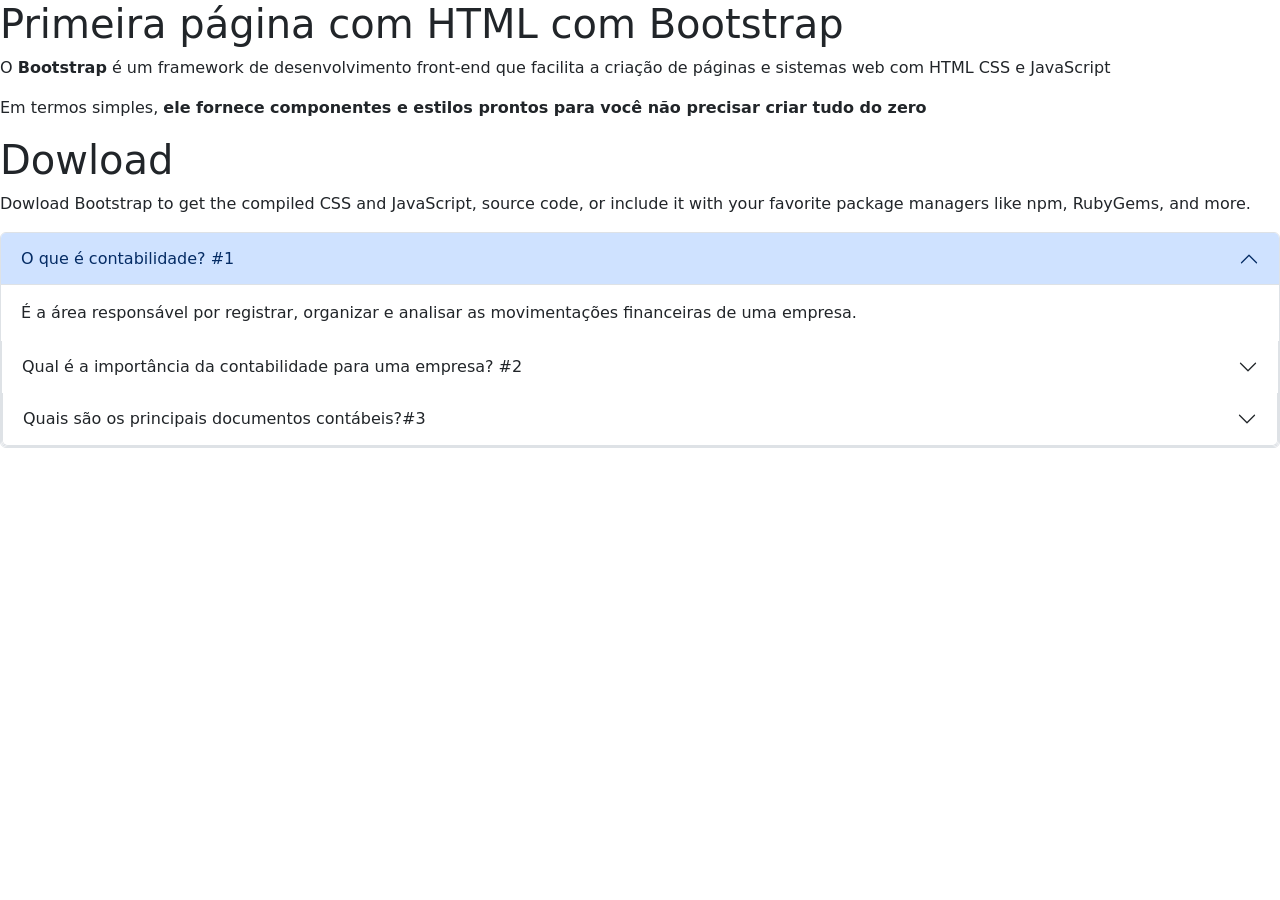
==== index.html @ 72088d54 "[feat] framework bootstrap" ====
<!DOCTYPE html>
<html lang="pt-BR">
<head>
    <meta charset="UTF-8">
    <meta name="viewport" content="width=device-width, initial-scale=1.0">
    <link href="/css/bootstrap.min.css" rel="stylesheet" integrity="sha384-sRIl4kxILFvY47J16cr9ZwB07vP4J8+LH7qKQnuqkuIAvNWLzeN8tE5YBujZqJLB" crossorigin="anonymous">
    <title>Minha primeira pagina com Bootstrap</title>
</head>
<body>
    <h1>Primeira página com HTML com Bootstrap</h1>
    <p>O <b>Bootstrap</b> é um framework de desenvolvimento front-end que facilita a criação de páginas e sistemas web com HTML CSS e JavaScript</p>
    <p>Em termos simples, <b>ele fornece componentes e estilos prontos para você não precisar criar tudo do zero</b></p>
    <h1>Dowload</h1>
    <p>
        Dowload Bootstrap to get the compiled CSS and JavaScript, source code, or include it with your favorite package managers like npm, RubyGems, and more.
    </p>
    <div class="accordion" id="accordionExample">
  <div class="accordion-item">
    <h2 class="accordion-header">
      <button class="accordion-button" type="button" data-bs-toggle="collapse" data-bs-target="#collapseOne" aria-expanded="true" aria-controls="collapseOne">
        O que é contabilidade? #1
      </button>
    </h2>
    <div id="collapseOne" class="accordion-collapse collapse show" data-bs-parent="#accordionExample">
      <div class="accordion-body">
       É a área responsável por registrar, organizar e analisar as movimentações financeiras de uma empresa.
    </div>
  </div>
  <div class="accordion-item">
    <h2 class="accordion-header">
      <button class="accordion-button collapsed" type="button" data-bs-toggle="collapse" data-bs-target="#collapseTwo" aria-expanded="false" aria-controls="collapseTwo">
        Qual é a importância da contabilidade para uma empresa? #2
      </button>
    </h2>
    <div id="collapseTwo" class="accordion-collapse collapse" data-bs-parent="#accordionExample">
      <div class="accordion-body">
       Ela ajuda a controlar as finanças, acompanhar resultados e apoiar a tomada de decisões.
    </div>
  </div>
  <div class="accordion-item">
    <h2 class="accordion-header">
      <button class="accordion-button collapsed" type="button" data-bs-toggle="collapse" data-bs-target="#collapseThree" aria-expanded="false" aria-controls="collapseThree">
        Quais são os principais documentos contábeis?#3
      </button>
    </h2>
    <div id="collapseThree" class="accordion-collapse collapse" data-bs-parent="#accordionExample">
      <div class="accordion-body">
       Alguns exemplos são notas fiscais, recibos, extratos bancários, balanços patrimoniais e demonstrações de resultados.
      </div>
    </div>
  </div>
</div>
       <script src="/js/bootstrap.bundle.min.js" integrity="sha384-FKyoEForCGlyvwx9Hj09JcYn3nv7wiPVlz7YYwJrWVcXK/BmnVDxM+D2scQbITxI" crossorigin="anonymous"></script>
</body>
</html>
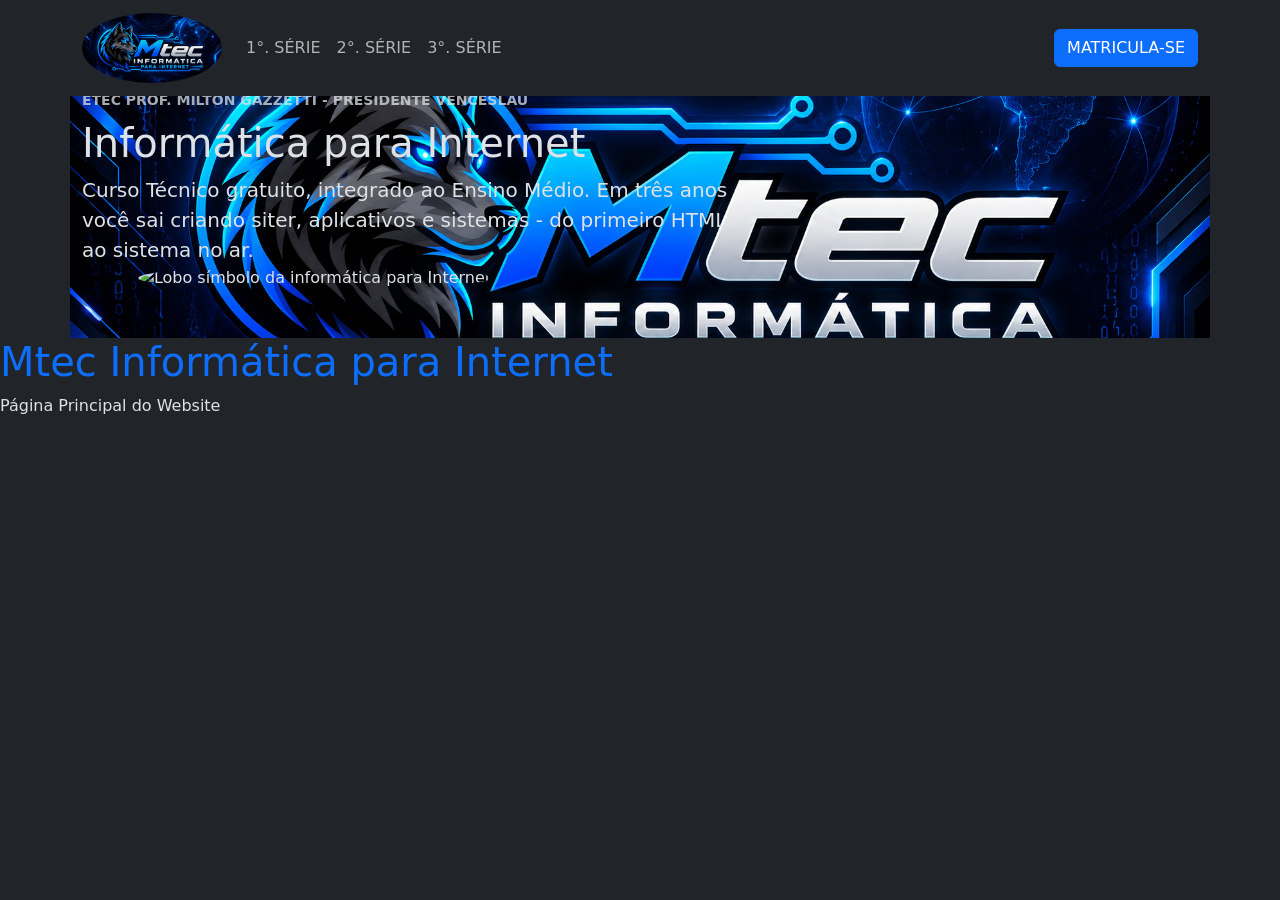
==== commit 64f67968: "[feat] framework bootstrap" ====
--- a/index.html
+++ b/index.html
@@ -1,55 +1,76 @@
 <!DOCTYPE html>
-<html lang="pt-BR">
-<head>
-    <meta charset="UTF-8">
-    <meta name="viewport" content="width=device-width, initial-scale=1.0">
-    <link href="/css/bootstrap.min.css" rel="stylesheet" integrity="sha384-sRIl4kxILFvY47J16cr9ZwB07vP4J8+LH7qKQnuqkuIAvNWLzeN8tE5YBujZqJLB" crossorigin="anonymous">
-    <title>Minha primeira pagina com Bootstrap</title>
-</head>
-<body>
-    <h1>Primeira página com HTML com Bootstrap</h1>
-    <p>O <b>Bootstrap</b> é um framework de desenvolvimento front-end que facilita a criação de páginas e sistemas web com HTML CSS e JavaScript</p>
-    <p>Em termos simples, <b>ele fornece componentes e estilos prontos para você não precisar criar tudo do zero</b></p>
-    <h1>Dowload</h1>
-    <p>
-        Dowload Bootstrap to get the compiled CSS and JavaScript, source code, or include it with your favorite package managers like npm, RubyGems, and more.
-    </p>
-    <div class="accordion" id="accordionExample">
-  <div class="accordion-item">
-    <h2 class="accordion-header">
-      <button class="accordion-button" type="button" data-bs-toggle="collapse" data-bs-target="#collapseOne" aria-expanded="true" aria-controls="collapseOne">
-        O que é contabilidade? #1
-      </button>
-    </h2>
-    <div id="collapseOne" class="accordion-collapse collapse show" data-bs-parent="#accordionExample">
-      <div class="accordion-body">
-       É a área responsável por registrar, organizar e analisar as movimentações financeiras de uma empresa.
-    </div>
-  </div>
-  <div class="accordion-item">
-    <h2 class="accordion-header">
-      <button class="accordion-button collapsed" type="button" data-bs-toggle="collapse" data-bs-target="#collapseTwo" aria-expanded="false" aria-controls="collapseTwo">
-        Qual é a importância da contabilidade para uma empresa? #2
-      </button>
-    </h2>
-    <div id="collapseTwo" class="accordion-collapse collapse" data-bs-parent="#accordionExample">
-      <div class="accordion-body">
-       Ela ajuda a controlar as finanças, acompanhar resultados e apoiar a tomada de decisões.
-    </div>
-  </div>
-  <div class="accordion-item">
-    <h2 class="accordion-header">
-      <button class="accordion-button collapsed" type="button" data-bs-toggle="collapse" data-bs-target="#collapseThree" aria-expanded="false" aria-controls="collapseThree">
-        Quais são os principais documentos contábeis?#3
-      </button>
-    </h2>
-    <div id="collapseThree" class="accordion-collapse collapse" data-bs-parent="#accordionExample">
-      <div class="accordion-body">
-       Alguns exemplos são notas fiscais, recibos, extratos bancários, balanços patrimoniais e demonstrações de resultados.
-      </div>
-    </div>
-  </div>
-</div>
-       <script src="/js/bootstrap.bundle.min.js" integrity="sha384-FKyoEForCGlyvwx9Hj09JcYn3nv7wiPVlz7YYwJrWVcXK/BmnVDxM+D2scQbITxI" crossorigin="anonymous"></script>
-</body>
+<html lang="pt-br"></html>
+<html>
+    <head>
+        <title>Mtec Informática para Internet</title>
+        <meta charset="utf-8">
+        <meta name="viewport" content="width=device-width, initial-scale=1">
+         <link href="css/bootstrap.css" rel="stylesheet">
+         <style>
+          .header-foto{
+            background-image: url("img/Logo\ lobo\ Mtec.png");
+            background-size: cover, cover;
+            background-position: center, center;
+            background-repeat: no-repeat, no-repeat;
+        
+          }
+         </style>
+    </head>
+      <body  data-bs-theme=dark style="padding-top: 90px;">
+      <nav class="navbar navbar-expand-lg bg-dark fixed-top text-uppercase">
+        <div class="container">
+          <a class="navbar-brand active" href="#">
+            <img src="img/Logo lobo Mtec.png" alt="Lobo Símbolo da Informática " height="70" class="rounded-circle"/>
+          </a>
+            <button class="navbar-toggler" type="button"
+            data-bs-toggle="collapse"
+            data-bs-target="#menuPrincipal"
+            aria-controls="menuPrincipal"
+            aria-expanded="false"
+            aria-label="Abrir Menu"
+            >
+              <span class="navbar-toggler-icon"></span>
+            </button>
+            <div class="collapse navbar-collapse" id="menuPrincipal">
+            <ul class="navbar-nav me-auto">
+            <li class="nav-item">
+              <a class="nav-link" href="1°.html" aria-current="page">1°. Série</a>
+            </li>
+             <li class="nav-item">
+              <a class="nav-link" href="2°.html">2°. Série</a>
+            </li>
+             <li class="nav-item">
+              <a class="nav-link" href="3°.html">3°. Série</a>
+            </li>
+          </ul>
+          <a href="#" class="btn btn-primary">Matricula-se</a>
+            </div>
+        </div>
+      </nav>
+     <!--<header class="text-white py-5" style="background: #3F5EFB;
+background: radial-gradient(circle,rgba(63, 94, 251, 1) 0%, rgba(242, 230, 230, 1) 100%);">-->
+        <div class="container py-5 header-foto">
+        <div class="row align-items-center g-5"></div>
+        <div class="col-lg-7">
+          <p class="text-uppercase small  fw-semibold mb-2 opacity-75">Etec Prof. Milton Gazzetti - Presidente Venceslau</p>
+          <h1 classs="display-4 fw-bold">Informática para Internet</h1>
+          <p class="lead mb-0">
+            Curso Técnico gratuito, integrado ao Ensino Médio. Em três anos você sai criando siter, aplicativos e
+            sistemas - do primeiro HTML ao sistema no ar.
+          </p>
+        </div>
+        <div class="col-lg-5 text-center d-none d-lg-block">
+        <img
+        src="images/Logo Mtec Lobo.jpeg"
+        alt="Lobo símbolo da informática para Internet"
+        class="img-fluid"
+        style="max-height: 260px; border-radius: 50%;"
+        />
+        </div>
+        </div>
+      </header>
+          <h1 class="text-primary">Mtec Informática para Internet</h1>
+          <p>Página Principal do Website</p>
+         <script src="js/bootstrap.bundle.min.js"></script>
+    </body>
 </html>
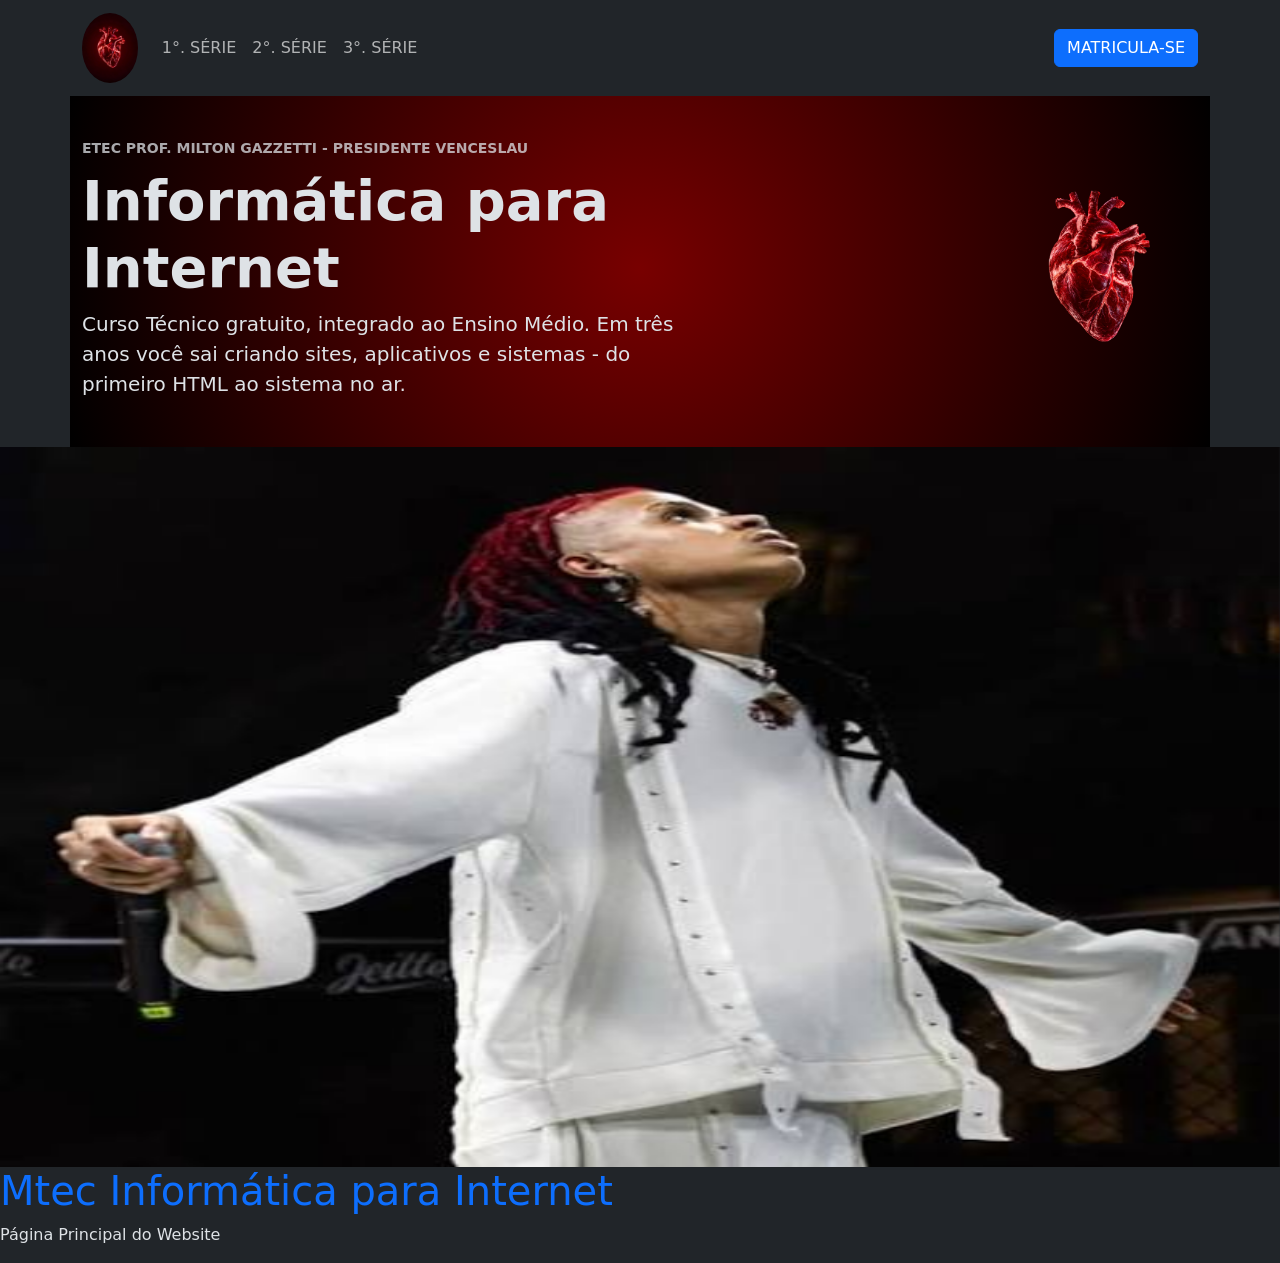
==== commit f83426a6: "feat] framework bootstrap" ====
--- a/index.html
+++ b/index.html
@@ -1,76 +1,115 @@
 <!DOCTYPE html>
-<html lang="pt-br"></html>
-<html>
-    <head>
-        <title>Mtec Informática para Internet</title>
-        <meta charset="utf-8">
-        <meta name="viewport" content="width=device-width, initial-scale=1">
-         <link href="css/bootstrap.css" rel="stylesheet">
-         <style>
-          .header-foto{
-            background-image: url("img/Logo\ lobo\ Mtec.png");
-            background-size: cover, cover;
-            background-position: center, center;
-            background-repeat: no-repeat, no-repeat;
-        
-          }
-         </style>
-    </head>
-      <body  data-bs-theme=dark style="padding-top: 90px;">
-      <nav class="navbar navbar-expand-lg bg-dark fixed-top text-uppercase">
-        <div class="container">
-          <a class="navbar-brand active" href="#">
-            <img src="img/Logo lobo Mtec.png" alt="Lobo Símbolo da Informática " height="70" class="rounded-circle"/>
-          </a>
-            <button class="navbar-toggler" type="button"
-            data-bs-toggle="collapse"
-            data-bs-target="#menuPrincipal"
-            aria-controls="menuPrincipal"
-            aria-expanded="false"
-            aria-label="Abrir Menu"
-            >
-              <span class="navbar-toggler-icon"></span>
-            </button>
-            <div class="collapse navbar-collapse" id="menuPrincipal">
-            <ul class="navbar-nav me-auto">
-            <li class="nav-item">
-              <a class="nav-link" href="1°.html" aria-current="page">1°. Série</a>
-            </li>
-             <li class="nav-item">
-              <a class="nav-link" href="2°.html">2°. Série</a>
-            </li>
-             <li class="nav-item">
-              <a class="nav-link" href="3°.html">3°. Série</a>
-            </li>
-          </ul>
-          <a href="#" class="btn btn-primary">Matricula-se</a>
-            </div>
+<html lang="pt-br">
+
+<head>
+  <title>Mtec Informática para Internet</title>
+  <meta charset="utf-8">
+  <meta name="viewport" content="width=device-width, initial-scale=1">
+  <link href="css/bootstrap.css" rel="stylesheet">
+
+  <style>
+    .header-foto {
+      background: radial-gradient(circle,
+          rgba(120, 0, 0, 1) 0%,
+          rgba(0, 0, 0, 1) 100%);
+
+      background-size: cover, cover;
+      background-position: center, center;
+      background-repeat: no-repeat;
+      ;
+    }
+  </style>
+</head>
+
+<body data-bs-theme="dark" style="padding-top: 90px;">
+
+  <nav class="navbar navbar-expand-lg bg-dark fixed-top text-uppercase">
+    <div class="container">
+      <a class="navbar-brand active" href="#">
+        <img src="img/jota.png" alt="Lobo Símbolo da Informática" height="70" class="rounded-circle" />
+      </a>
+
+      <button class="navbar-toggler" type="button" data-bs-toggle="collapse" data-bs-target="#menuPrincipal"
+        aria-controls="menuPrincipal" aria-expanded="false" aria-label="Abrir Menu">
+        <span class="navbar-toggler-icon"></span>
+      </button>
+
+      <div class="collapse navbar-collapse" id="menuPrincipal">
+        <ul class="navbar-nav me-auto">
+          <li class="nav-item">
+            <a class="nav-link" href="1°.html">1°. Série</a>
+          </li>
+          <li class="nav-item">
+            <a class="nav-link" href="2°.html">2°. Série</a>
+          </li>
+          <li class="nav-item">
+            <a class="nav-link" href="3°.html">3°. Série</a>
+          </li>
+        </ul>
+        <a href="#" class="btn btn-primary">Matricula-se</a>
+      </div>
+    </div>
+  </nav>
+
+  <div class="container py-5 header-foto">
+    <div class="row align-items-center g-5">
+
+      <div class="col-lg-7">
+        <p class="text-uppercase small fw-semibold mb-2 opacity-75">
+          Etec Prof. Milton Gazzetti - Presidente Venceslau
+        </p>
+
+        <h1 class="display-4 fw-bold">
+          Informática para Internet
+        </h1>
+
+        <p class="lead mb-0">
+          Curso Técnico gratuito, integrado ao Ensino Médio.
+          Em três anos você sai criando sites, aplicativos e
+          sistemas - do primeiro HTML ao sistema no ar.
+        </p>
+      </div>
+
+      <div class="col-lg-5 text-end d-none d-lg-block">
+        <img src="img/jota - Editado.png" alt="Coração símbolo da informática para Internet" class="img-fluid"
+          style="max-height: 260px;">
+      </div>
+
+    </div>
+  </div>
+
+  <section id="carrossel" class="carousel slide" data-bs-theme="light">
+    <div class="carousel-inner">
+      <div class="carousel-item active">
+        <div class="ratio ratio-16x9">
+          <img src="img/jotapê-1.jpg" alt="Foto do jotape Mc tirada durante o aniversário da aldeia de 2024
+          class="d-block w-100">
         </div>
-      </nav>
-     <!--<header class="text-white py-5" style="background: #3F5EFB;
-background: radial-gradient(circle,rgba(63, 94, 251, 1) 0%, rgba(242, 230, 230, 1) 100%);">-->
-        <div class="container py-5 header-foto">
-        <div class="row align-items-center g-5"></div>
-        <div class="col-lg-7">
-          <p class="text-uppercase small  fw-semibold mb-2 opacity-75">Etec Prof. Milton Gazzetti - Presidente Venceslau</p>
-          <h1 classs="display-4 fw-bold">Informática para Internet</h1>
-          <p class="lead mb-0">
-            Curso Técnico gratuito, integrado ao Ensino Médio. Em três anos você sai criando siter, aplicativos e
-            sistemas - do primeiro HTML ao sistema no ar.
-          </p>
+      </div>
+    </div>
+
+    <div class="carousel-item ">
+      <div class="ratio ratio-16x9">
+        <img src="img/jotape-2.jpg" alt="Foto do jotape Mc com seu trofeu do campeonato da fms Brasil 2024"
+        class="d-block w-100">
+      </div>
+
+      <div class="carousel-item ">
+        <div class="ratio ratio-16x9">
+          <img src="img/jotape-3.jpg" alt="Foto do jotape Mc com seu trofeu de campeão de aniversario 2026"
+          class="d-block w-100">
         </div>
-        <div class="col-lg-5 text-center d-none d-lg-block">
-        <img
-        src="images/Logo Mtec Lobo.jpeg"
-        alt="Lobo símbolo da informática para Internet"
-        class="img-fluid"
-        style="max-height: 260px; border-radius: 50%;"
-        />
-        </div>
-        </div>
-      </header>
-          <h1 class="text-primary">Mtec Informática para Internet</h1>
-          <p>Página Principal do Website</p>
-         <script src="js/bootstrap.bundle.min.js"></script>
-    </body>
+      </div>
+<button class="carousel-control-prev" type="button" data-bs-target="#carrossel" data-bs-slide="prev">
+  <span class="carousel-control-prev-icon" aria-hidden="true"></span>
+  <span class="visually-hidden">Previous</span>
+</button>
+  </section>
+
+  <h1 class="text-primary">Mtec Informática para Internet</h1>
+  <p>Página Principal do Website</p>
+
+  <script src="js/bootstrap.bundle.min.js"></script>
+</body>
+
 </html>
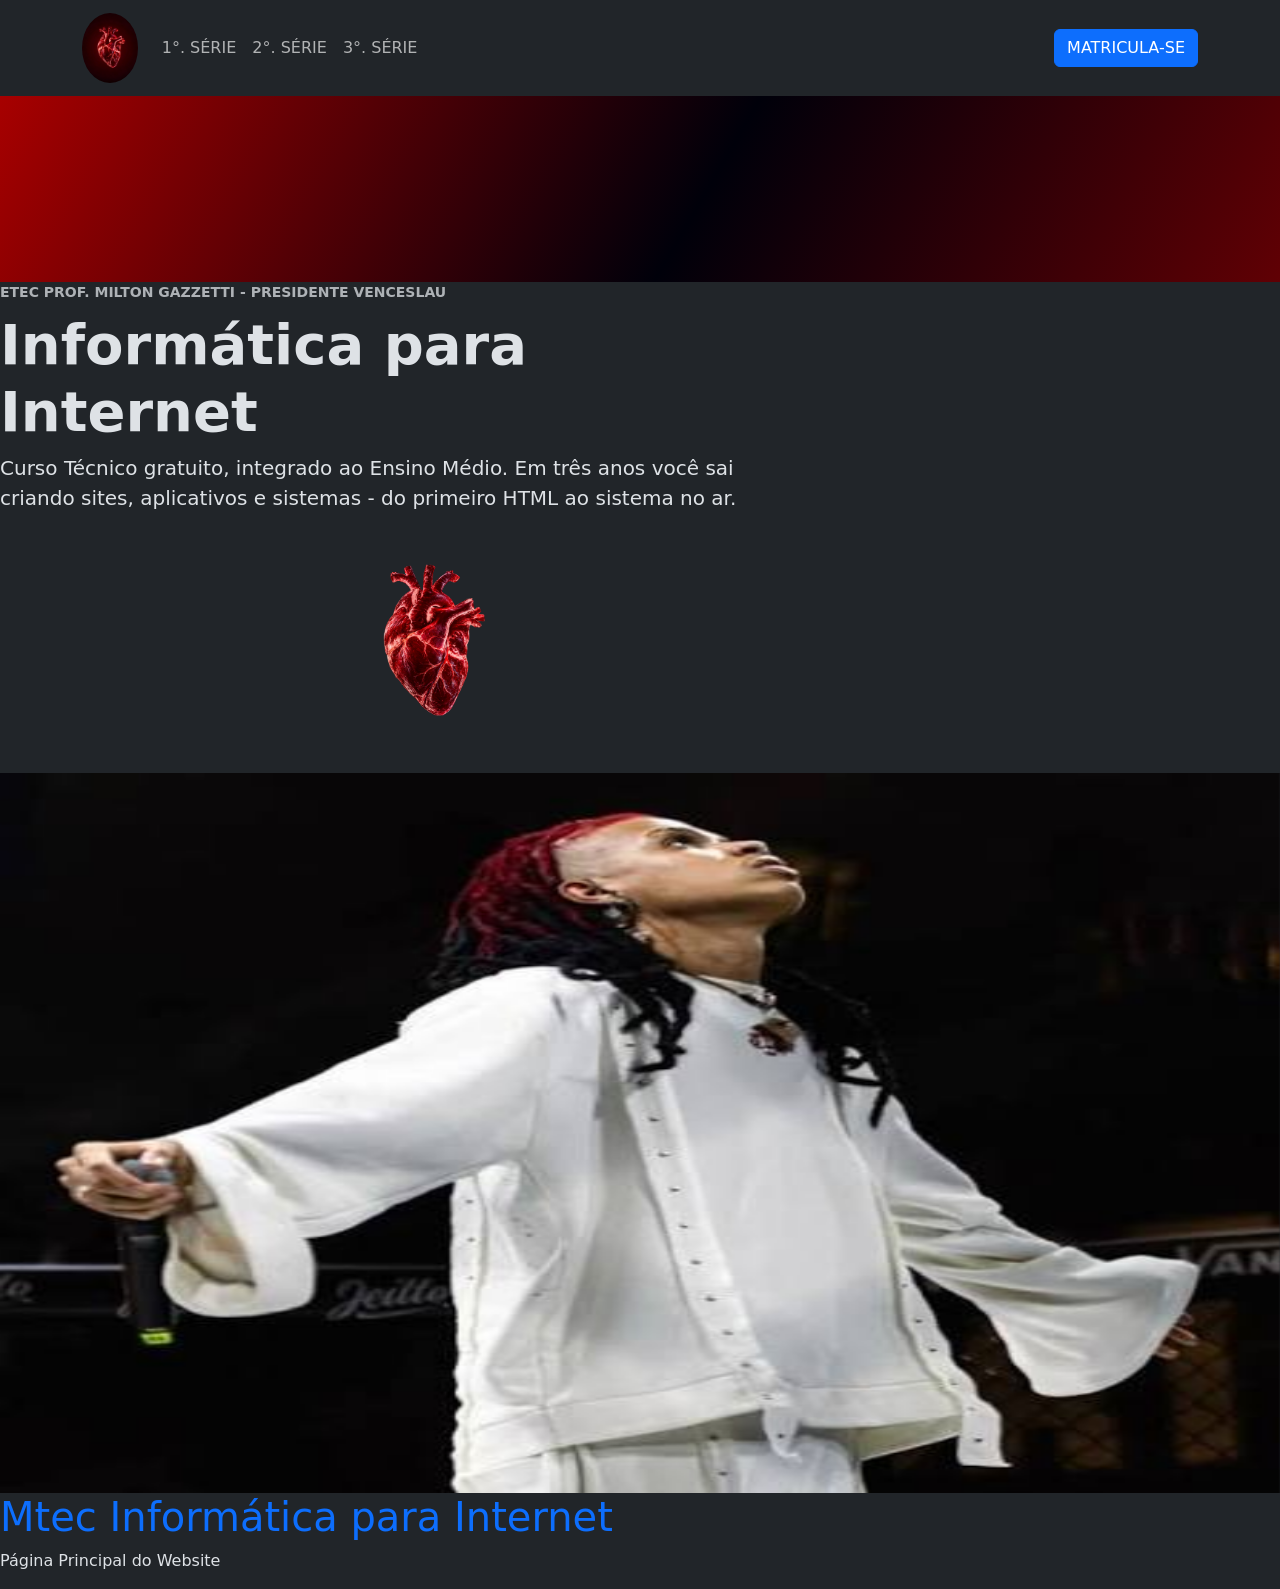
==== commit 895c3fa9: "[feat] framework bootstrap" ====
--- a/index.html
+++ b/index.html
@@ -6,19 +6,6 @@
   <meta charset="utf-8">
   <meta name="viewport" content="width=device-width, initial-scale=1">
   <link href="css/bootstrap.css" rel="stylesheet">
-
-  <style>
-    .header-foto {
-      background: radial-gradient(circle,
-          rgba(120, 0, 0, 1) 0%,
-          rgba(0, 0, 0, 1) 100%);
-
-      background-size: cover, cover;
-      background-position: center, center;
-      background-repeat: no-repeat;
-      ;
-    }
-  </style>
 </head>
 
 <body data-bs-theme="dark" style="padding-top: 90px;">
@@ -51,8 +38,13 @@
     </div>
   </nav>
 
-  <div class="container py-5 header-foto">
-    <div class="row align-items-center g-5">
+  <header class="text-white py-5" style="background: linear-gradient(120deg, #a80000 0%, #00000a 55%, #a00000 130%);">
+    <div class="container py-5">
+<div class="row align-items-center g-5"></div>
+<div class="col-lg"></div>
+    </div>
+
+  </header>
 
       <div class="col-lg-7">
         <p class="text-uppercase small fw-semibold mb-2 opacity-75">
@@ -99,11 +91,11 @@
           <img src="img/jotape-3.jpg" alt="Foto do jotape Mc com seu trofeu de campeão de aniversario 2026"
           class="d-block w-100">
         </div>
-      </div>
-<button class="carousel-control-prev" type="button" data-bs-target="#carrossel" data-bs-slide="prev">
+        <button class="carousel-control-prev" type="button" data-bs-target="#carrossel" data-bs-slide="prev">
   <span class="carousel-control-prev-icon" aria-hidden="true"></span>
   <span class="visually-hidden">Previous</span>
 </button>
+      </div>
   </section>
 
   <h1 class="text-primary">Mtec Informática para Internet</h1>
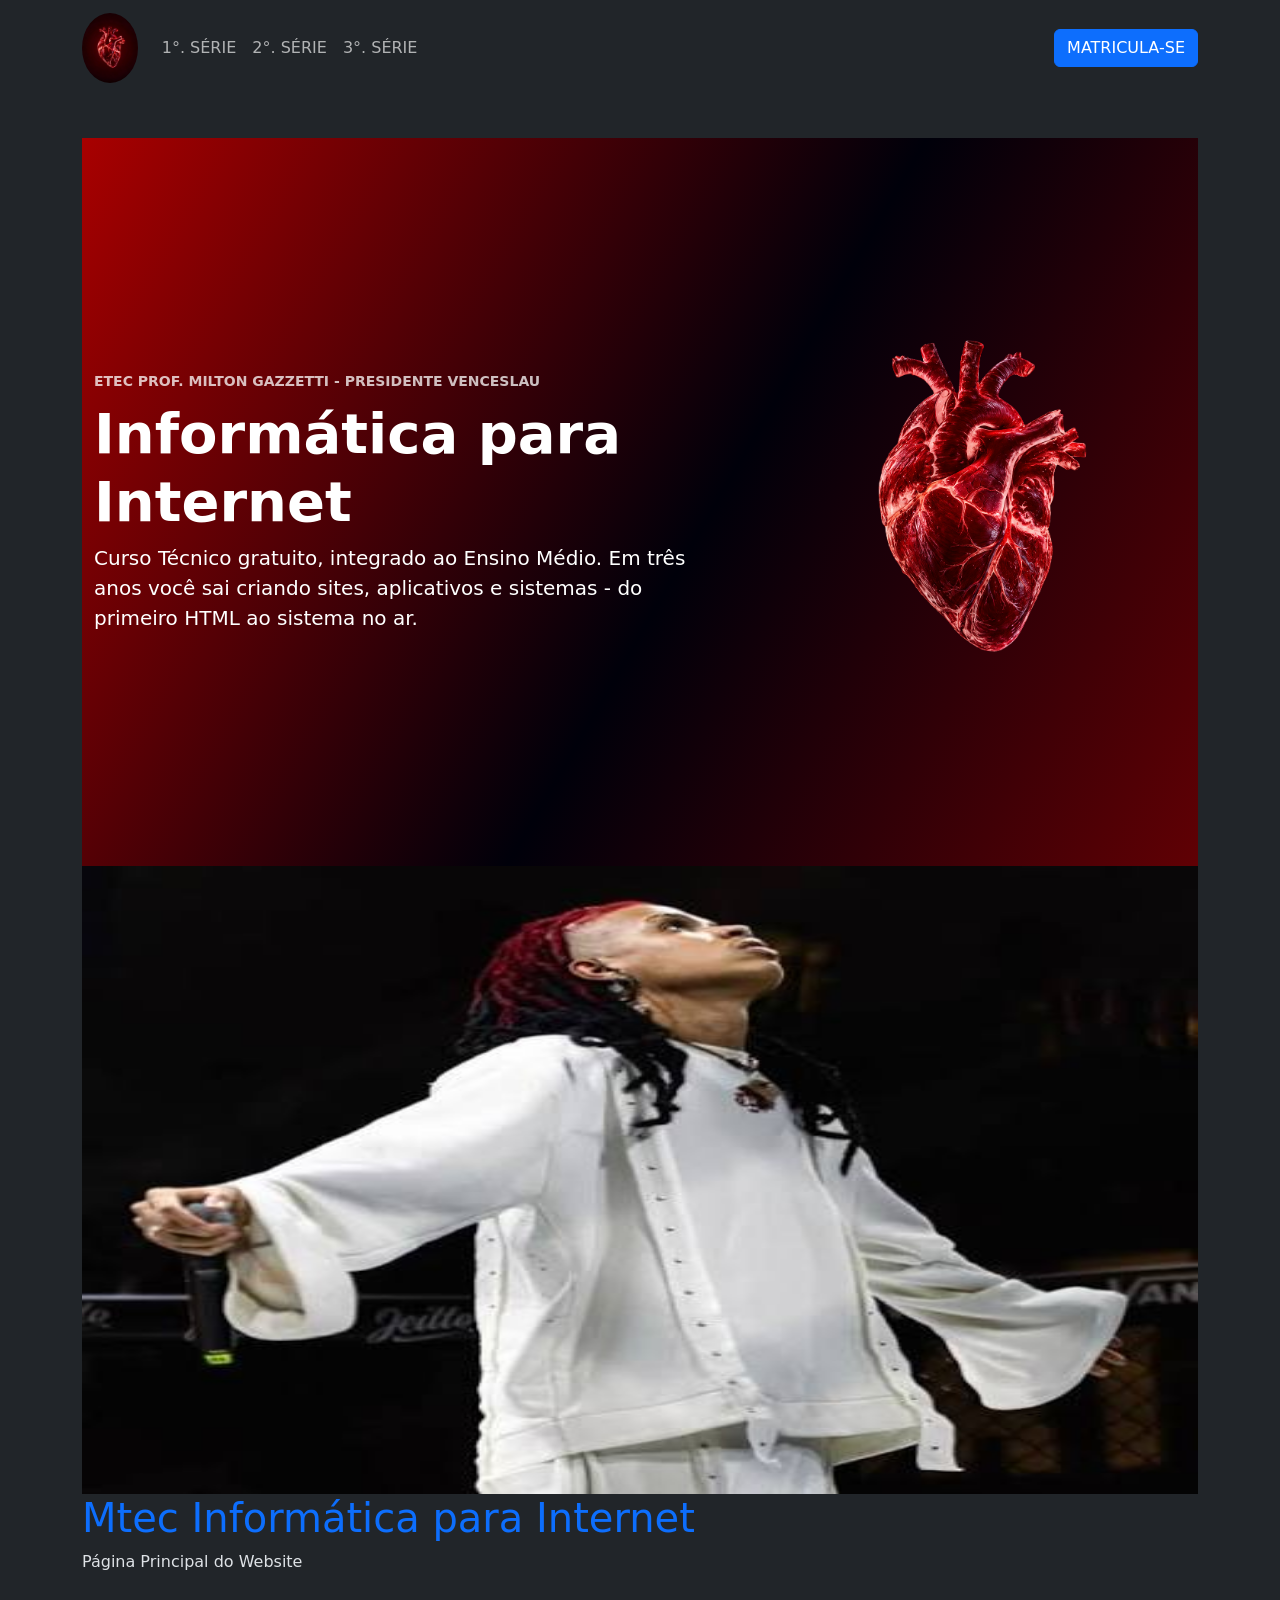
==== commit c11ce5a8: "[feat] framework bootstrap" ====
--- a/index.html
+++ b/index.html
@@ -6,6 +6,7 @@
   <meta charset="utf-8">
   <meta name="viewport" content="width=device-width, initial-scale=1">
   <link href="css/bootstrap.css" rel="stylesheet">
+  
 </head>
 
 <body data-bs-theme="dark" style="padding-top: 90px;">
@@ -37,15 +38,13 @@
       </div>
     </div>
   </nav>
+  <div class="container py-5">
+    <header class="text-white py-5" style="background: linear-gradient(120deg, #a80000 0%, #00000a 55%, #a00000 130%);">
+  <div class="container py-5">
 
-  <header class="text-white py-5" style="background: linear-gradient(120deg, #a80000 0%, #00000a 55%, #a00000 130%);">
-    <div class="container py-5">
-<div class="row align-items-center g-5"></div>
-<div class="col-lg"></div>
-    </div>
+    <div class="row align-items-center g-5">
 
-  </header>
-
+      <!-- Texto -->
       <div class="col-lg-7">
         <p class="text-uppercase small fw-semibold mb-2 opacity-75">
           Etec Prof. Milton Gazzetti - Presidente Venceslau
@@ -62,20 +61,24 @@
         </p>
       </div>
 
-      <div class="col-lg-5 text-end d-none d-lg-block">
-        <img src="img/jota - Editado.png" alt="Coração símbolo da informática para Internet" class="img-fluid"
-          style="max-height: 260px;">
+      <!-- Logo -->
+      <div class="col-lg-5 text-center">
+        <img src="img/jota - Editado.png"
+             alt="Coração símbolo da informática para Internet"
+             class="img-fluid">
       </div>
 
     </div>
   </div>
+</header>
+ 
 
   <section id="carrossel" class="carousel slide" data-bs-theme="light">
     <div class="carousel-inner">
       <div class="carousel-item active">
         <div class="ratio ratio-16x9">
           <img src="img/jotapê-1.jpg" alt="Foto do jotape Mc tirada durante o aniversário da aldeia de 2024
-          class="d-block w-100">
+          class=" d-block w-100">
         </div>
       </div>
     </div>
@@ -83,19 +86,19 @@
     <div class="carousel-item ">
       <div class="ratio ratio-16x9">
         <img src="img/jotape-2.jpg" alt="Foto do jotape Mc com seu trofeu do campeonato da fms Brasil 2024"
-        class="d-block w-100">
+          class="d-block w-100">
       </div>
 
       <div class="carousel-item ">
         <div class="ratio ratio-16x9">
           <img src="img/jotape-3.jpg" alt="Foto do jotape Mc com seu trofeu de campeão de aniversario 2026"
-          class="d-block w-100">
+            class="d-block w-100">
         </div>
-        <button class="carousel-control-prev" type="button" data-bs-target="#carrossel" data-bs-slide="prev">
-  <span class="carousel-control-prev-icon" aria-hidden="true"></span>
-  <span class="visually-hidden">Previous</span>
-</button>
       </div>
+    <button class="carousel-control-prev" type="button" data-bs-target="#carrossel" data-bs-slide="prev">
+      <span class="carousel-control-prev-icon" aria-hidden="true"></span>
+      <span class="visually-hidden">Previous</span>
+    </button>
   </section>
 
   <h1 class="text-primary">Mtec Informática para Internet</h1>
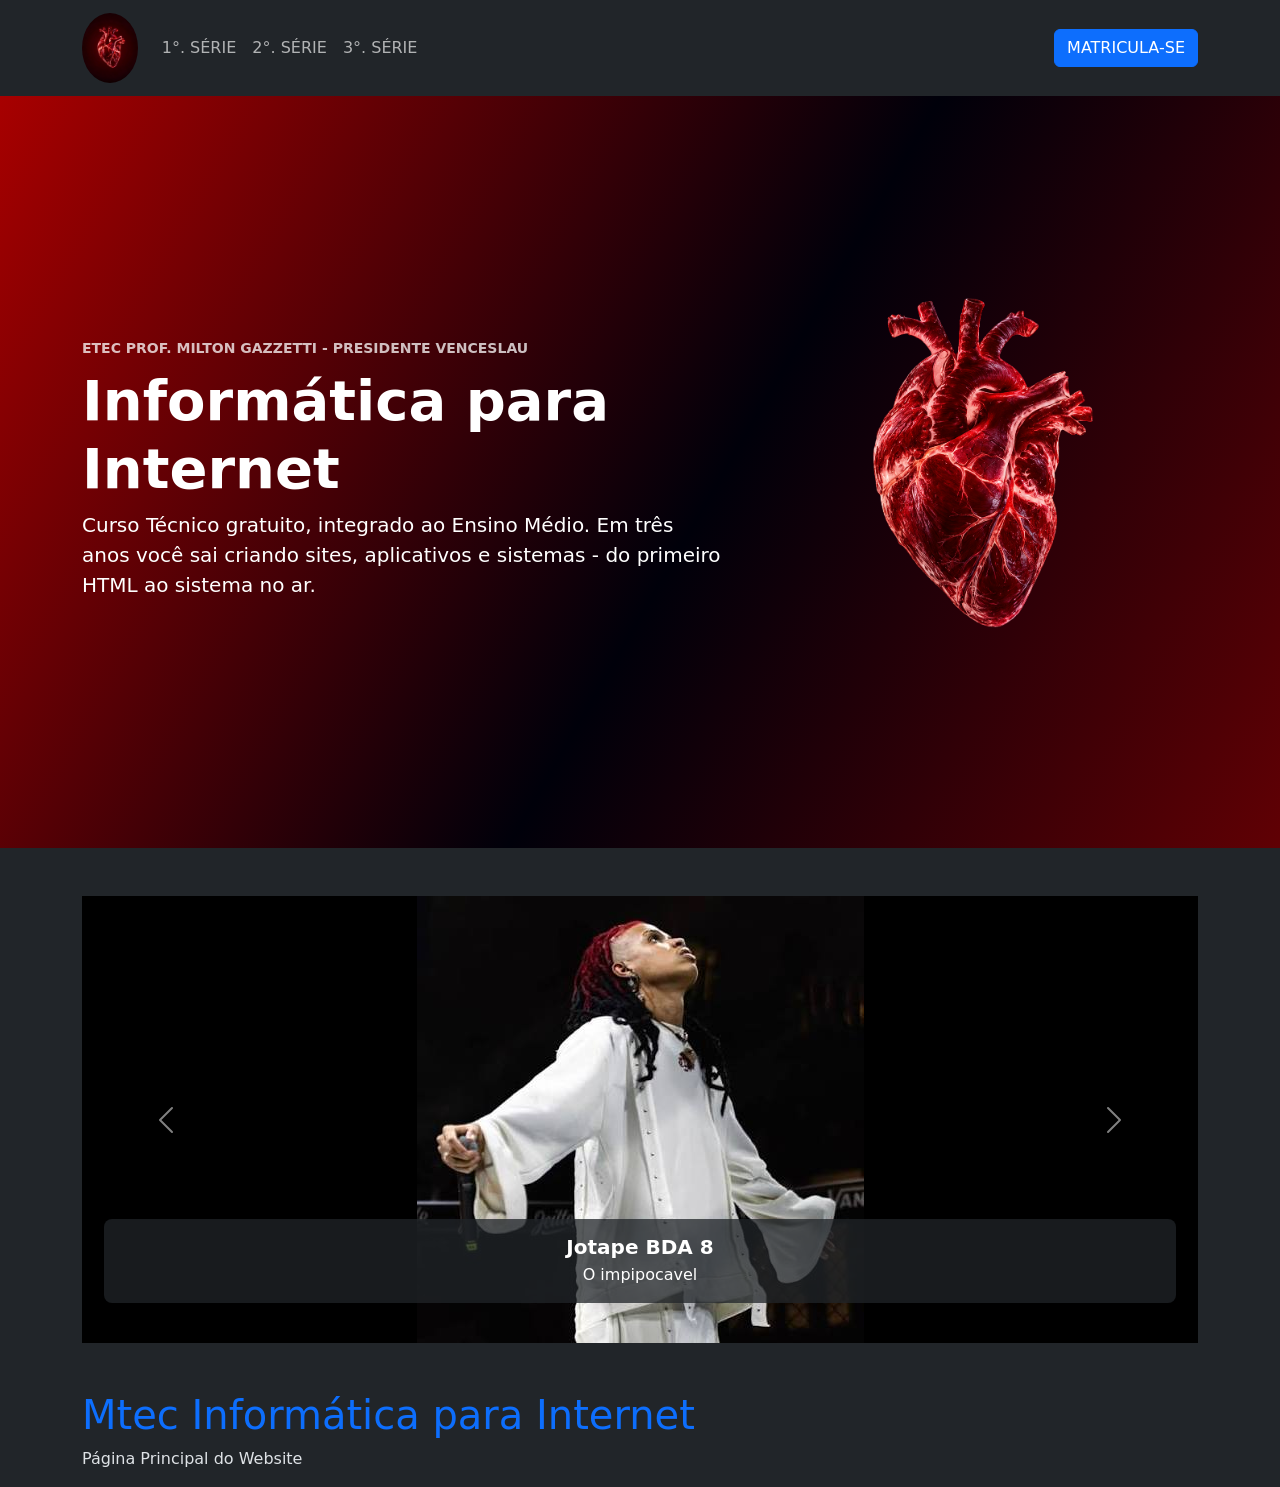
==== commit e0a92396: "[feat] framework bootstrap" ====
--- a/index.html
+++ b/index.html
@@ -2,109 +2,293 @@
 <html lang="pt-br">
 
 <head>
+
   <title>Mtec Informática para Internet</title>
+
   <meta charset="utf-8">
+
   <meta name="viewport" content="width=device-width, initial-scale=1">
+
   <link href="css/bootstrap.css" rel="stylesheet">
-  
+
+  <style>
+    /* CARROSSEL */
+    #carrossel {
+      background-color: #000;
+      overflow: hidden;
+    }
+
+    #carrossel .carousel-item {
+      text-align: center;
+    }
+
+    #carrossel img {
+      display: block;
+      max-width: 100%;
+      width: auto;
+      height: auto;
+      max-height: 600px;
+      margin: 0 auto;
+    }
+
+    #carrossel .carousel-caption {
+      left: 2%;
+      right: 2%;
+      bottom: 20px;
+    }
+  </style>
+
 </head>
 
+
 <body data-bs-theme="dark" style="padding-top: 90px;">
 
+
   <nav class="navbar navbar-expand-lg bg-dark fixed-top text-uppercase">
+
     <div class="container">
+
       <a class="navbar-brand active" href="#">
-        <img src="img/jota.png" alt="Lobo Símbolo da Informática" height="70" class="rounded-circle" />
+
+        <img src="img/jota.png" alt="Lobo Símbolo da Informática" height="70" class="rounded-circle">
+
       </a>
 
       <button class="navbar-toggler" type="button" data-bs-toggle="collapse" data-bs-target="#menuPrincipal"
         aria-controls="menuPrincipal" aria-expanded="false" aria-label="Abrir Menu">
+
         <span class="navbar-toggler-icon"></span>
+
       </button>
 
+
+      <!-- MENU -->
       <div class="collapse navbar-collapse" id="menuPrincipal">
+
         <ul class="navbar-nav me-auto">
+
           <li class="nav-item">
-            <a class="nav-link" href="1°.html">1°. Série</a>
+
+            <a class="nav-link" href="1°.html">
+              1°. Série
+            </a>
+
           </li>
+
+
           <li class="nav-item">
-            <a class="nav-link" href="2°.html">2°. Série</a>
+
+            <a class="nav-link" href="2°.html">
+              2°. Série
+            </a>
+
           </li>
+
+
           <li class="nav-item">
-            <a class="nav-link" href="3°.html">3°. Série</a>
+
+            <a class="nav-link" href="3°.html">
+              3°. Série
+            </a>
+
           </li>
+
         </ul>
-        <a href="#" class="btn btn-primary">Matricula-se</a>
+
+
+        <!-- BOTÃO MATRÍCULA -->
+        <a href="#" class="btn btn-primary">
+          Matricula-se
+        </a>
+
       </div>
+
     </div>
+
   </nav>
+
+  <header class="text-white py-5" style="background: linear-gradient(120deg, #a80000 0%, #00000a 55%, #a00000 130%);">
+
+    <div class="container py-5">
+
+      <div class="row align-items-center">
+
+
+        <!-- TEXTO -->
+        <div class="col-lg-7">
+
+          <p class="text-uppercase small fw-semibold mb-2 opacity-75">
+
+            Etec Prof. Milton Gazzetti - Presidente Venceslau
+
+          </p>
+
+
+          <h1 class="display-4 fw-bold">
+
+            Informática para Internet
+
+          </h1>
+
+
+          <p class="lead mb-0">
+
+            Curso Técnico gratuito, integrado ao Ensino Médio.
+            Em três anos você sai criando sites, aplicativos e
+            sistemas - do primeiro HTML ao sistema no ar.
+
+          </p>
+
+        </div>
+
+
+        <div class="col-lg-5 text-center">
+
+          <img src="img/jota - Editado.png" alt="Coração símbolo da informática para Internet" class="img-fluid">
+
+        </div>
+
+      </div>
+
+    </div>
+
+  </header>
+
+
   <div class="container py-5">
-    <header class="text-white py-5" style="background: linear-gradient(120deg, #a80000 0%, #00000a 55%, #a00000 130%);">
-  <div class="container py-5">
-
-    <div class="row align-items-center g-5">
-
-      <!-- Texto -->
-      <div class="col-lg-7">
-        <p class="text-uppercase small fw-semibold mb-2 opacity-75">
-          Etec Prof. Milton Gazzetti - Presidente Venceslau
-        </p>
-
-        <h1 class="display-4 fw-bold">
-          Informática para Internet
-        </h1>
-
-        <p class="lead mb-0">
-          Curso Técnico gratuito, integrado ao Ensino Médio.
-          Em três anos você sai criando sites, aplicativos e
-          sistemas - do primeiro HTML ao sistema no ar.
-        </p>
+
+    <section id="carrossel" class="carousel slide" data-bs-ride="carousel" data-bs-theme="light">
+
+
+      <div class="carousel-inner">
+
+
+
+        <div class="carousel-item active">
+
+          <img src="img/jotapê-1.jpg" alt="Foto do Jotape MC tirada durante o aniversário da aldeia de 2024"
+            class="d-block mx-auto img-fluid">
+
+
+          <div class="carousel-caption d-none d-md-block">
+
+            <div class="text-bg-dark bg-opacity-75 rounded-3 p-3">
+
+              <h5 class="fw-semibold mb-1">
+                Jotape BDA 8
+              </h5>
+
+              <p class="mb-0">
+                O impipocavel
+              </p>
+
+            </div>
+
+          </div>
+
+        </div>
+
+
+
+        <div class="carousel-item">
+
+          <img src="img/jotape-2.jpg" alt="Foto do Jotape MC com seu troféu do campeonato da FMS Brasil 2024"
+            class="d-block mx-auto img-fluid">
+
+          <div class="carousel-caption d-none d-md-block">
+
+            <div class="text-bg-dark bg-opacity-75 rounded-3 p-3">
+
+              <h5 class="fw-semibold mb-1">
+                Jotape FMS
+              </h5>
+
+              <p class="mb-0">
+                O único vencedor
+              </p>
+
+            </div>
+
+          </div>
+
+        </div>
+
+
+
+
+
+        <div class="carousel-item">
+
+          <img src="img/jotape-3.jpg" alt="Foto do Jotape MC com seu troféu de campeão de aniversário 2026"
+            class="d-block mx-auto img-fluid">
+
+          <div class="carousel-caption d-none d-md-block">
+
+            <div class="text-bg-dark bg-opacity-75 rounded-3 p-3">
+
+              <h5 class="fw-semibold mb-1">
+                Jotape BDA 10
+              </h5>
+
+              <p class="mb-0">
+                O Bi-MVP
+              </p>
+
+            </div>
+
+          </div>
+
+        </div>
+
+
       </div>
 
-      <!-- Logo -->
-      <div class="col-lg-5 text-center">
-        <img src="img/jota - Editado.png"
-             alt="Coração símbolo da informática para Internet"
-             class="img-fluid">
-      </div>
-
-    </div>
+      <button class="carousel-control-prev" type="button" data-bs-target="#carrossel" data-bs-slide="prev">
+
+        <span class="carousel-control-prev-icon" aria-hidden="true">
+        </span>
+
+        <span class="visually-hidden">
+          Anterior
+        </span>
+
+      </button>
+
+
+
+      <button class="carousel-control-next" type="button" data-bs-target="#carrossel" data-bs-slide="next">
+
+        <span class="carousel-control-next-icon" aria-hidden="true">
+        </span>
+
+        <span class="visually-hidden">
+          Próximo
+        </span>
+
+      </button>
+
+
+    </section>
+
   </div>
-</header>
- 
-
-  <section id="carrossel" class="carousel slide" data-bs-theme="light">
-    <div class="carousel-inner">
-      <div class="carousel-item active">
-        <div class="ratio ratio-16x9">
-          <img src="img/jotapê-1.jpg" alt="Foto do jotape Mc tirada durante o aniversário da aldeia de 2024
-          class=" d-block w-100">
-        </div>
-      </div>
-    </div>
-
-    <div class="carousel-item ">
-      <div class="ratio ratio-16x9">
-        <img src="img/jotape-2.jpg" alt="Foto do jotape Mc com seu trofeu do campeonato da fms Brasil 2024"
-          class="d-block w-100">
-      </div>
-
-      <div class="carousel-item ">
-        <div class="ratio ratio-16x9">
-          <img src="img/jotape-3.jpg" alt="Foto do jotape Mc com seu trofeu de campeão de aniversario 2026"
-            class="d-block w-100">
-        </div>
-      </div>
-    <button class="carousel-control-prev" type="button" data-bs-target="#carrossel" data-bs-slide="prev">
-      <span class="carousel-control-prev-icon" aria-hidden="true"></span>
-      <span class="visually-hidden">Previous</span>
-    </button>
-  </section>
-
-  <h1 class="text-primary">Mtec Informática para Internet</h1>
-  <p>Página Principal do Website</p>
+
+
+  <div class="container">
+
+    <h1 class="text-primary">
+      Mtec Informática para Internet
+    </h1>
+
+
+    <p>
+      Página Principal do Website
+    </p>
+
+  </div>
 
   <script src="js/bootstrap.bundle.min.js"></script>
+
+
 </body>
 
 </html>
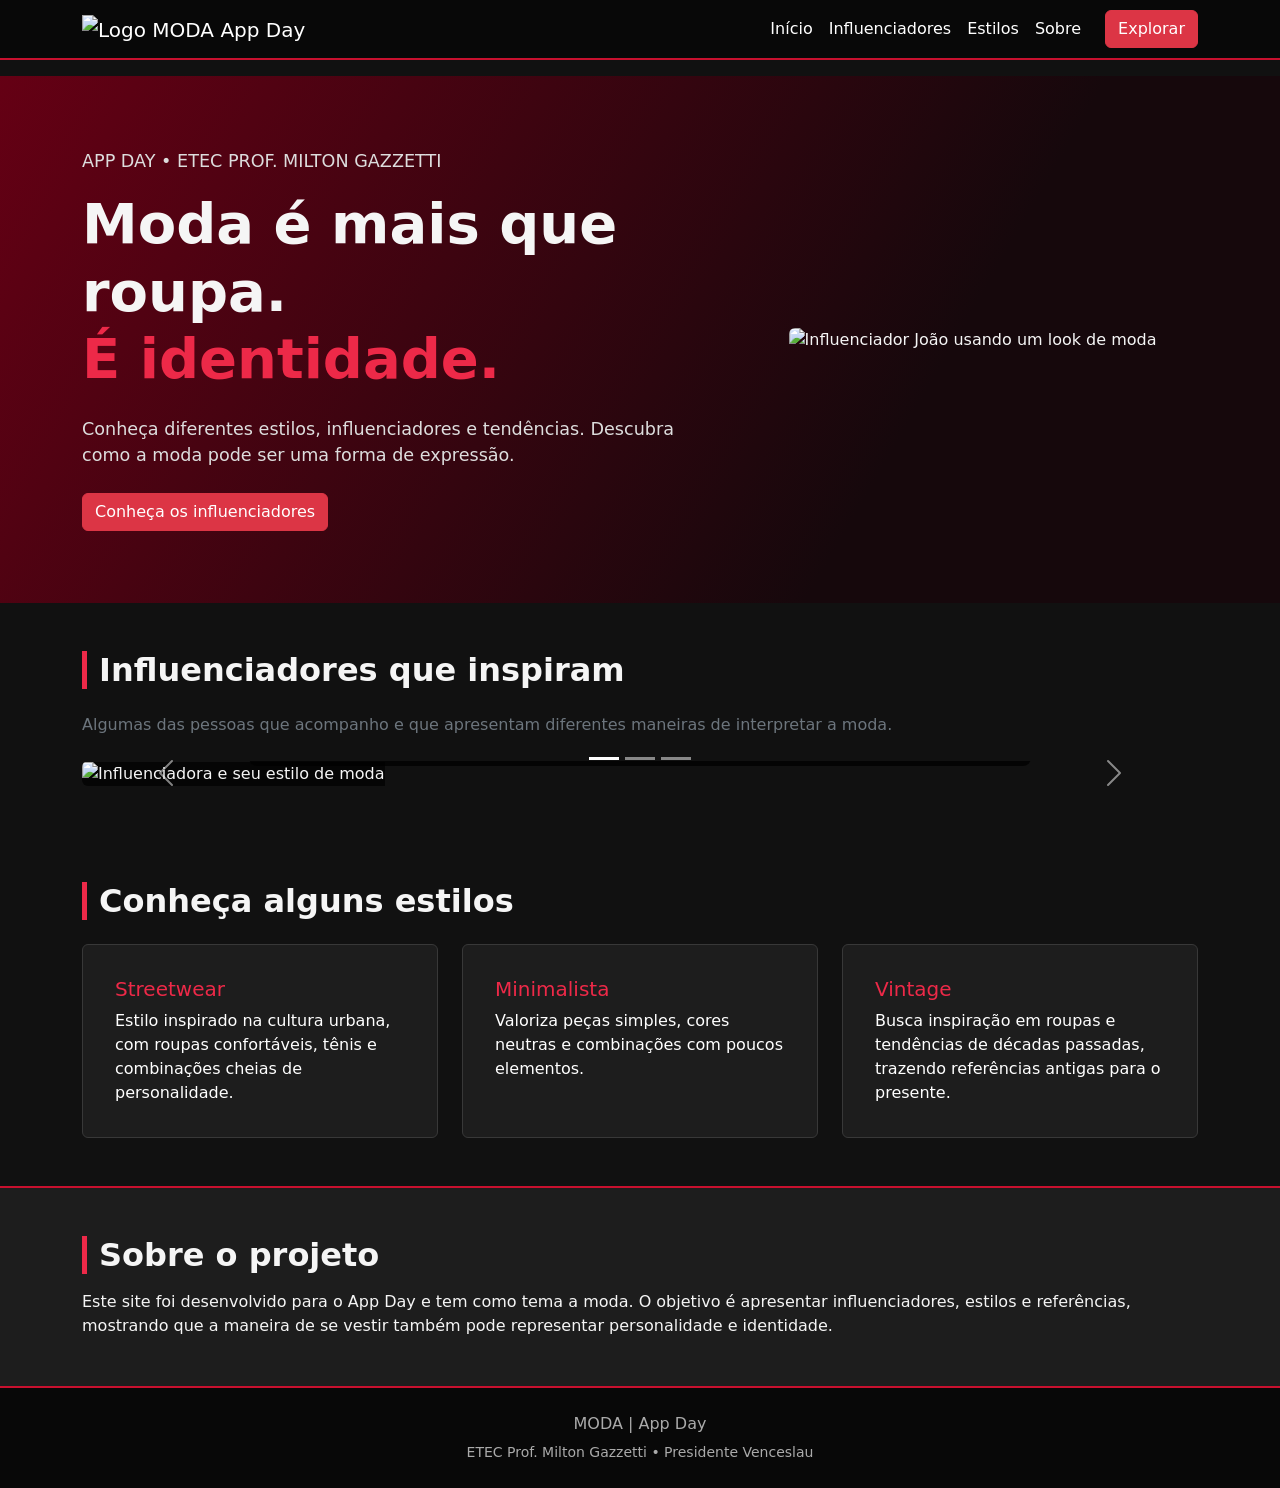
==== commit 05081e24: "Projeto inicial - Miguel Almeida" ====
--- a/index.html
+++ b/index.html
@@ -2,293 +2,328 @@
 <html lang="pt-br">
 
 <head>
-
-  <title>Mtec Informática para Internet</title>
-
   <meta charset="utf-8">
-
   <meta name="viewport" content="width=device-width, initial-scale=1">
 
+  <title>MODA | App Day</title>
+
   <link href="css/bootstrap.css" rel="stylesheet">
 
   <style>
-    /* CARROSSEL */
-    #carrossel {
-      background-color: #000;
-      overflow: hidden;
-    }
-
-    #carrossel .carousel-item {
-      text-align: center;
-    }
-
-    #carrossel img {
-      display: block;
-      max-width: 100%;
-      width: auto;
-      height: auto;
-      max-height: 600px;
-      margin: 0 auto;
-    }
-
-    #carrossel .carousel-caption {
-      left: 2%;
-      right: 2%;
-      bottom: 20px;
+    body {
+      background-color: #111;
+      color: #f5f5f5;
+      padding-top: 76px;
+    }
+
+    .navbar {
+      background-color: #080808;
+      border-bottom: 2px solid #c8102e;
+    }
+
+    .navbar-brand img {
+      height: 48px;
+    }
+
+    .nav-link {
+      color: white;
+    }
+
+    .nav-link:hover {
+      color: #ed2948;
+    }
+
+    .destaque {
+      background: linear-gradient(120deg, #650014, #16080c 70%);
+    }
+
+    .destaque h1 {
+      font-size: 3.5rem;
+      font-weight: bold;
+    }
+
+    .destaque h1 span {
+      color: #ed2948;
+    }
+
+    .destaque p {
+      color: #ddd;
+      font-size: 1.1rem;
+    }
+
+    .titulo-secao {
+      border-left: 5px solid #ed2948;
+      padding-left: 12px;
+      font-weight: bold;
+    }
+
+    .carousel-item img {
+      width: 100%;
+      height: 480px;
+      object-fit: contain;
+      background-color: #050505;
+    }
+
+    .carousel-caption {
+      background-color: rgba(0, 0, 0, 0.75);
+      border-radius: 8px;
+      padding: 12px;
+    }
+
+    .card {
+      background-color: #1d1d1d;
+      color: white;
+      border: 1px solid #383838;
+      height: 100%;
+    }
+
+    .card h5 {
+      color: #ed2948;
+    }
+
+    .sobre {
+      background-color: #1d1d1d;
+      border-top: 2px solid #c8102e;
+      border-bottom: 2px solid #c8102e;
+    }
+
+    footer {
+      background-color: #080808;
+      color: #aaa;
+    }
+
+    @media (max-width: 768px) {
+      .destaque h1 {
+        font-size: 2.5rem;
+      }
+
+      .carousel-item img {
+        height: 350px;
+      }
     }
   </style>
-
 </head>
 
-
-<body data-bs-theme="dark" style="padding-top: 90px;">
-
-
-  <nav class="navbar navbar-expand-lg bg-dark fixed-top text-uppercase">
-
+<body>
+
+  <!-- MENU PRINCIPAL -->
+  <nav class="navbar navbar-expand-lg fixed-top navbar-dark">
     <div class="container">
 
-      <a class="navbar-brand active" href="#">
-
-        <img src="img/jota.png" alt="Lobo Símbolo da Informática" height="70" class="rounded-circle">
-
+      <a class="navbar-brand" href="#inicio">
+        <img src="img/logo-moda.svg" alt="Logo MODA App Day">
       </a>
 
-      <button class="navbar-toggler" type="button" data-bs-toggle="collapse" data-bs-target="#menuPrincipal"
-        aria-controls="menuPrincipal" aria-expanded="false" aria-label="Abrir Menu">
-
+      <button class="navbar-toggler" type="button" data-bs-toggle="collapse"
+        data-bs-target="#menuPrincipal" aria-controls="menuPrincipal"
+        aria-expanded="false" aria-label="Abrir menu">
         <span class="navbar-toggler-icon"></span>
-
       </button>
 
-
-      <!-- MENU -->
       <div class="collapse navbar-collapse" id="menuPrincipal">
-
-        <ul class="navbar-nav me-auto">
-
+        <ul class="navbar-nav ms-auto">
           <li class="nav-item">
-
-            <a class="nav-link" href="1°.html">
-              1°. Série
-            </a>
-
+            <a class="nav-link" href="#inicio">Início</a>
           </li>
-
-
           <li class="nav-item">
-
-            <a class="nav-link" href="2°.html">
-              2°. Série
-            </a>
-
+            <a class="nav-link" href="#influenciadores">Influenciadores</a>
           </li>
-
-
           <li class="nav-item">
-
-            <a class="nav-link" href="3°.html">
-              3°. Série
-            </a>
-
+            <a class="nav-link" href="#estilos">Estilos</a>
           </li>
-
+          <li class="nav-item">
+            <a class="nav-link" href="#sobre">Sobre</a>
+          </li>
         </ul>
 
-
-        <!-- BOTÃO MATRÍCULA -->
-        <a href="#" class="btn btn-primary">
-          Matricula-se
+        <a href="#influenciadores" class="btn btn-danger ms-lg-3">
+          Explorar
         </a>
-
       </div>
 
     </div>
-
   </nav>
 
-  <header class="text-white py-5" style="background: linear-gradient(120deg, #a80000 0%, #00000a 55%, #a00000 130%);">
-
-    <div class="container py-5">
-
+
+  <!-- APRESENTAÇÃO -->
+  <header class="destaque py-5" id="inicio">
+    <div class="container py-4">
       <div class="row align-items-center">
 
-
-        <!-- TEXTO -->
         <div class="col-lg-7">
-
-          <p class="text-uppercase small fw-semibold mb-2 opacity-75">
-
-            Etec Prof. Milton Gazzetti - Presidente Venceslau
-
+          <p class="text-uppercase small">
+            App Day • ETEC Prof. Milton Gazzetti
           </p>
 
-
-          <h1 class="display-4 fw-bold">
-
-            Informática para Internet
-
+          <h1>
+            Moda é mais que roupa.<br>
+            <span>É identidade.</span>
           </h1>
 
-
-          <p class="lead mb-0">
-
-            Curso Técnico gratuito, integrado ao Ensino Médio.
-            Em três anos você sai criando sites, aplicativos e
-            sistemas - do primeiro HTML ao sistema no ar.
-
+          <p class="my-4">
+            Conheça diferentes estilos, influenciadores e tendências.
+            Descubra como a moda pode ser uma forma de expressão.
           </p>
 
-        </div>
-
-
-        <div class="col-lg-5 text-center">
-
-          <img src="img/jota - Editado.png" alt="Coração símbolo da informática para Internet" class="img-fluid">
-
-        </div>
-
-      </div>
-
+          <a href="#influenciadores" class="btn btn-danger">
+            Conheça os influenciadores
+          </a>
+        </div>
+
+        <div class="col-lg-5 text-center mt-4 mt-lg-0">
+          <img src="img/João.jpeg" class="img-fluid rounded"
+            alt="Influenciador João usando um look de moda">
+        </div>
+
+      </div>
     </div>
-
   </header>
 
 
-  <div class="container py-5">
-
-    <section id="carrossel" class="carousel slide" data-bs-ride="carousel" data-bs-theme="light">
-
-
-      <div class="carousel-inner">
-
-
-
-        <div class="carousel-item active">
-
-          <img src="img/jotapê-1.jpg" alt="Foto do Jotape MC tirada durante o aniversário da aldeia de 2024"
-            class="d-block mx-auto img-fluid">
-
-
-          <div class="carousel-caption d-none d-md-block">
-
-            <div class="text-bg-dark bg-opacity-75 rounded-3 p-3">
-
-              <h5 class="fw-semibold mb-1">
-                Jotape BDA 8
-              </h5>
-
-              <p class="mb-0">
-                O impipocavel
+  <!-- INFLUENCIADORES -->
+  <main>
+    <section class="container py-5" id="influenciadores">
+
+      <h2 class="titulo-secao mb-4">Influenciadores que inspiram</h2>
+
+      <p class="text-secondary mb-4">
+        Algumas das pessoas que acompanho e que apresentam diferentes
+        maneiras de interpretar a moda.
+      </p>
+
+      <div id="carrosselModa" class="carousel slide" data-bs-ride="carousel">
+
+        <div class="carousel-indicators">
+          <button type="button" data-bs-target="#carrosselModa"
+            data-bs-slide-to="0" class="active" aria-current="true"
+            aria-label="Primeira imagem"></button>
+
+          <button type="button" data-bs-target="#carrosselModa"
+            data-bs-slide-to="1" aria-label="Segunda imagem"></button>
+
+          <button type="button" data-bs-target="#carrosselModa"
+            data-bs-slide-to="2" aria-label="Terceira imagem"></button>
+        </div>
+
+        <div class="carousel-inner rounded">
+
+          <div class="carousel-item active">
+            <img src="img/Moça.jpeg" alt="Influenciadora e seu estilo de moda">
+            <div class="carousel-caption">
+              <h5>eagegeh0</h5>
+              <p>Criadora de conteúdo relacionado à moda.</p>
+            </div>
+          </div>
+
+          <div class="carousel-item">
+            <img src="img/Petry.jpeg" alt="PetryU usando um look urbano">
+            <div class="carousel-caption">
+              <h5>PetryU</h5>
+              <p>Uma das referências da cena de moda atual.</p>
+            </div>
+          </div>
+
+          <div class="carousel-item">
+            <img src="img/João.jpeg" alt="João usando jaqueta e gravata">
+            <div class="carousel-caption">
+              <h5>João</h5>
+              <p>Personalidade e estilo em suas combinações.</p>
+            </div>
+          </div>
+
+        </div>
+
+        <button class="carousel-control-prev" type="button"
+          data-bs-target="#carrosselModa" data-bs-slide="prev">
+          <span class="carousel-control-prev-icon" aria-hidden="true"></span>
+          <span class="visually-hidden">Anterior</span>
+        </button>
+
+        <button class="carousel-control-next" type="button"
+          data-bs-target="#carrosselModa" data-bs-slide="next">
+          <span class="carousel-control-next-icon" aria-hidden="true"></span>
+          <span class="visually-hidden">Próximo</span>
+        </button>
+
+      </div>
+    </section>
+
+
+    <!-- ESTILOS -->
+    <section class="container py-5" id="estilos">
+
+      <h2 class="titulo-secao mb-4">Conheça alguns estilos</h2>
+
+      <div class="row g-4">
+
+        <div class="col-md-4">
+          <div class="card p-3">
+            <div class="card-body">
+              <h5 class="card-title">Streetwear</h5>
+              <p class="card-text">
+                Estilo inspirado na cultura urbana, com roupas confortáveis,
+                tênis e combinações cheias de personalidade.
               </p>
-
-            </div>
-
-          </div>
-
-        </div>
-
-
-
-        <div class="carousel-item">
-
-          <img src="img/jotape-2.jpg" alt="Foto do Jotape MC com seu troféu do campeonato da FMS Brasil 2024"
-            class="d-block mx-auto img-fluid">
-
-          <div class="carousel-caption d-none d-md-block">
-
-            <div class="text-bg-dark bg-opacity-75 rounded-3 p-3">
-
-              <h5 class="fw-semibold mb-1">
-                Jotape FMS
-              </h5>
-
-              <p class="mb-0">
-                O único vencedor
+            </div>
+          </div>
+        </div>
+
+        <div class="col-md-4">
+          <div class="card p-3">
+            <div class="card-body">
+              <h5 class="card-title">Minimalista</h5>
+              <p class="card-text">
+                Valoriza peças simples, cores neutras e combinações
+                com poucos elementos.
               </p>
-
-            </div>
-
-          </div>
-
-        </div>
-
-
-
-
-
-        <div class="carousel-item">
-
-          <img src="img/jotape-3.jpg" alt="Foto do Jotape MC com seu troféu de campeão de aniversário 2026"
-            class="d-block mx-auto img-fluid">
-
-          <div class="carousel-caption d-none d-md-block">
-
-            <div class="text-bg-dark bg-opacity-75 rounded-3 p-3">
-
-              <h5 class="fw-semibold mb-1">
-                Jotape BDA 10
-              </h5>
-
-              <p class="mb-0">
-                O Bi-MVP
+            </div>
+          </div>
+        </div>
+
+        <div class="col-md-4">
+          <div class="card p-3">
+            <div class="card-body">
+              <h5 class="card-title">Vintage</h5>
+              <p class="card-text">
+                Busca inspiração em roupas e tendências de décadas
+                passadas, trazendo referências antigas para o presente.
               </p>
-
-            </div>
-
-          </div>
-
-        </div>
-
-
-      </div>
-
-      <button class="carousel-control-prev" type="button" data-bs-target="#carrossel" data-bs-slide="prev">
-
-        <span class="carousel-control-prev-icon" aria-hidden="true">
-        </span>
-
-        <span class="visually-hidden">
-          Anterior
-        </span>
-
-      </button>
-
-
-
-      <button class="carousel-control-next" type="button" data-bs-target="#carrossel" data-bs-slide="next">
-
-        <span class="carousel-control-next-icon" aria-hidden="true">
-        </span>
-
-        <span class="visually-hidden">
-          Próximo
-        </span>
-
-      </button>
-
-
+            </div>
+          </div>
+        </div>
+
+      </div>
     </section>
 
-  </div>
-
-
-  <div class="container">
-
-    <h1 class="text-primary">
-      Mtec Informática para Internet
-    </h1>
-
-
-    <p>
-      Página Principal do Website
-    </p>
-
-  </div>
-
+
+    <!-- SOBRE O PROJETO -->
+    <section class="sobre py-5" id="sobre">
+      <div class="container">
+        <h2 class="titulo-secao mb-3">Sobre o projeto</h2>
+
+        <p class="mb-0">
+          Este site foi desenvolvido para o App Day e tem como tema a moda.
+          O objetivo é apresentar influenciadores, estilos e referências,
+          mostrando que a maneira de se vestir também pode representar
+          personalidade e identidade.
+        </p>
+      </div>
+    </section>
+
+  </main>
+
+
+  <!-- RODAPÉ -->
+  <footer class="py-4">
+    <div class="container text-center">
+      <p class="mb-1">MODA | App Day</p>
+      <small>ETEC Prof. Milton Gazzetti • Presidente Venceslau</small>
+    </div>
+  </footer>
+
+
+  <!-- JavaScript do Bootstrap -->
   <script src="js/bootstrap.bundle.min.js"></script>
 
-
 </body>
-
-</html>+</html>
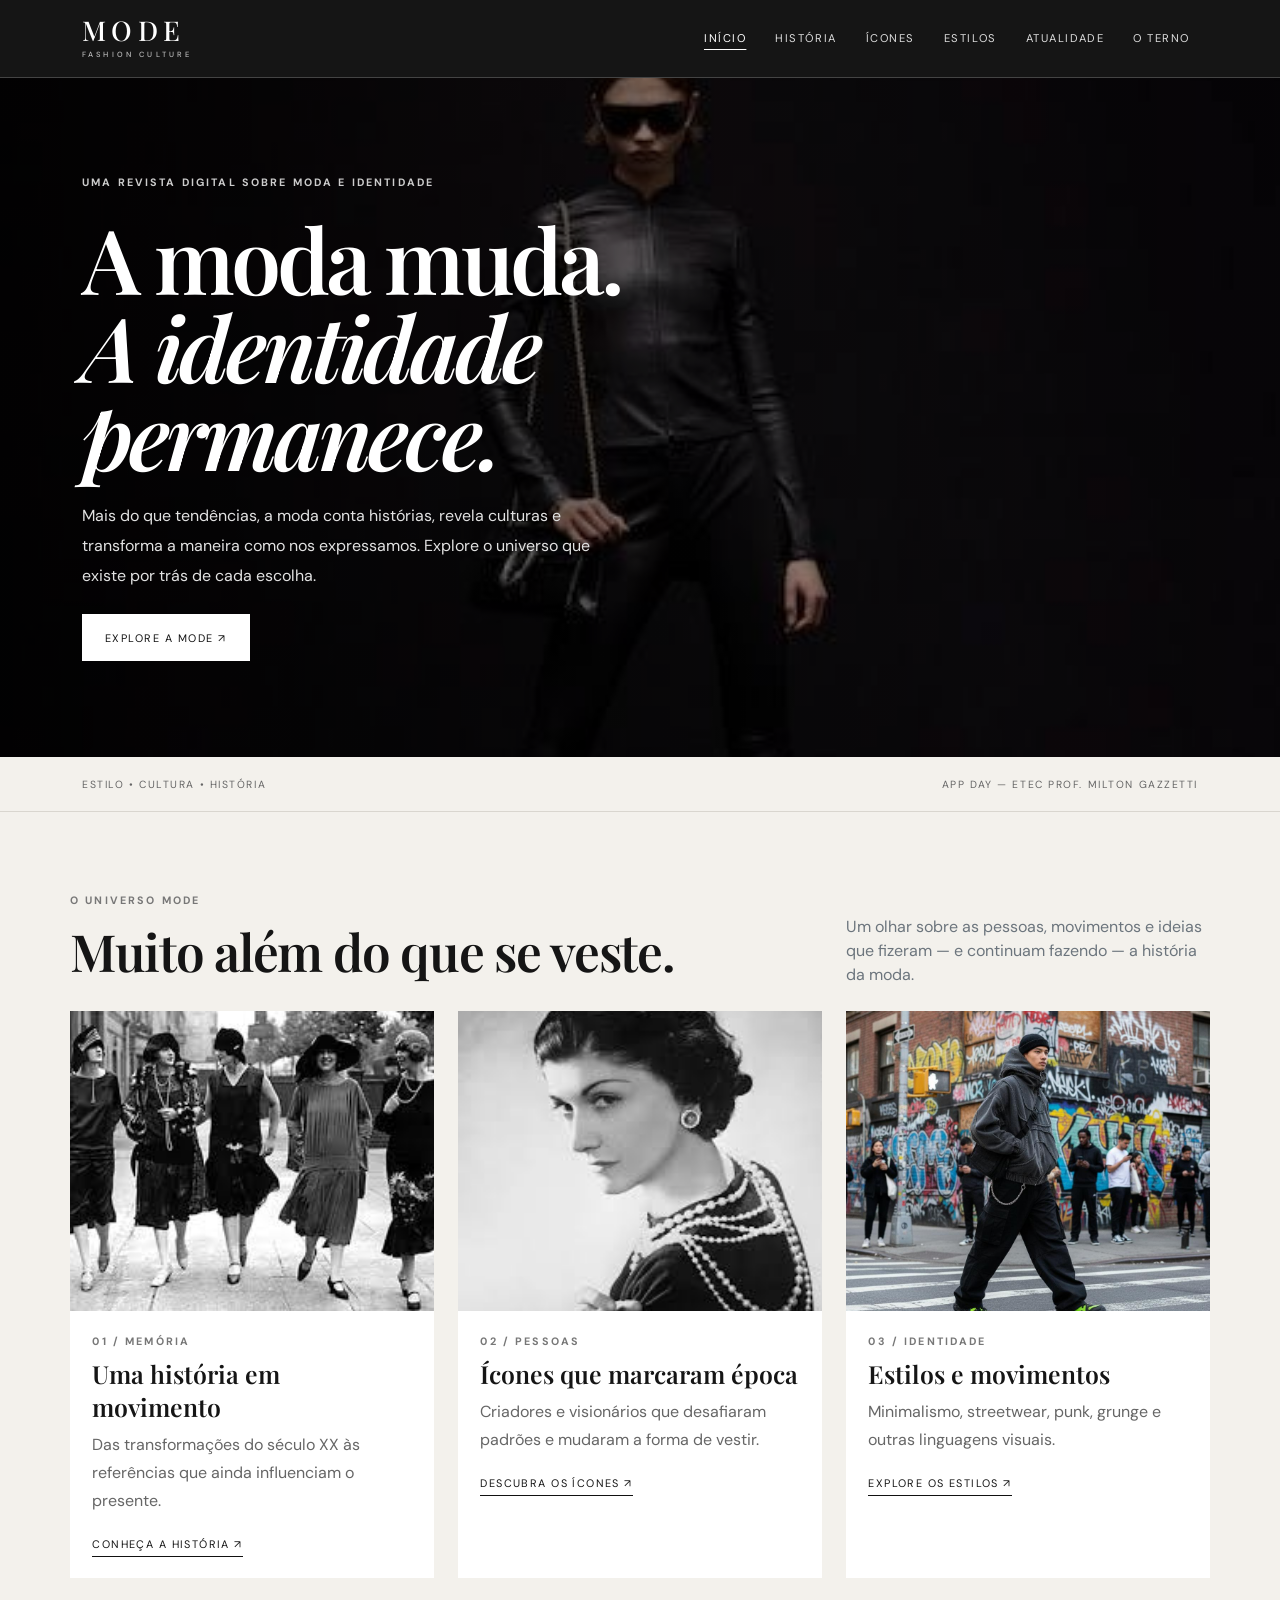
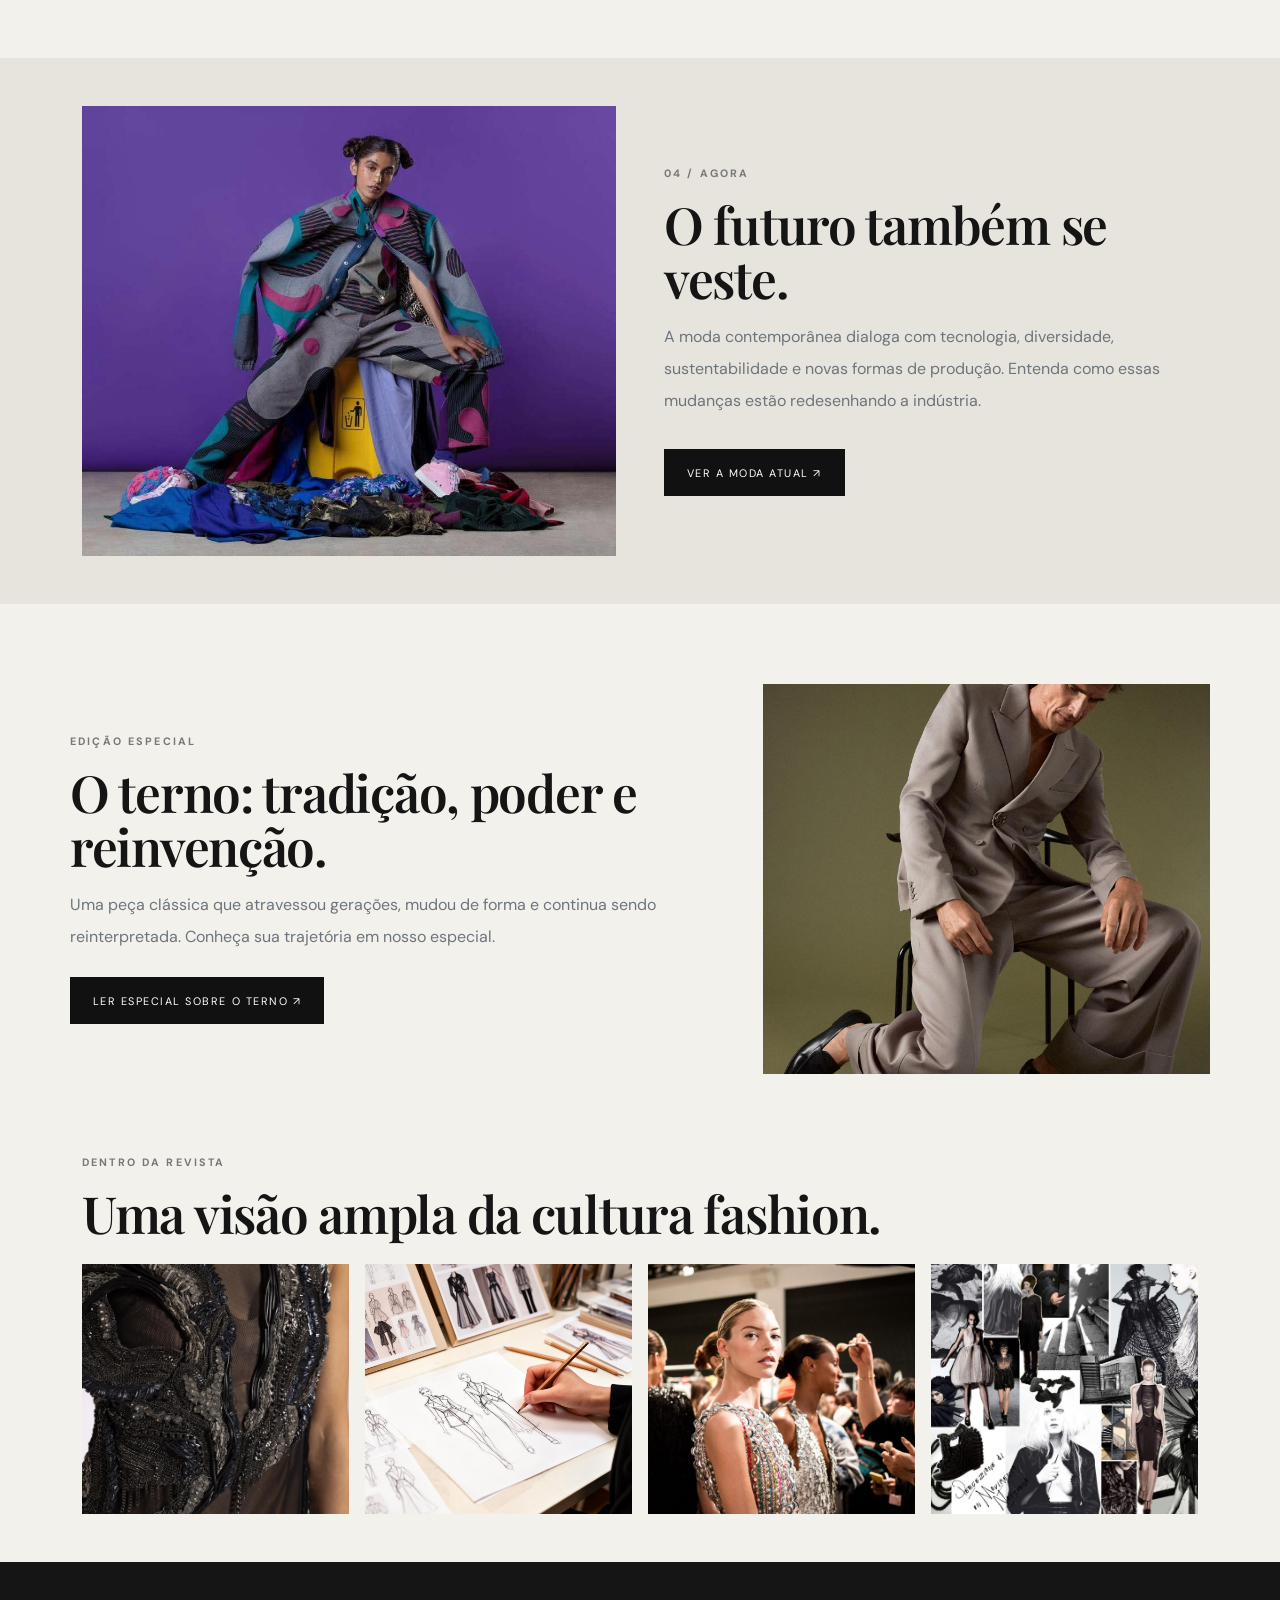
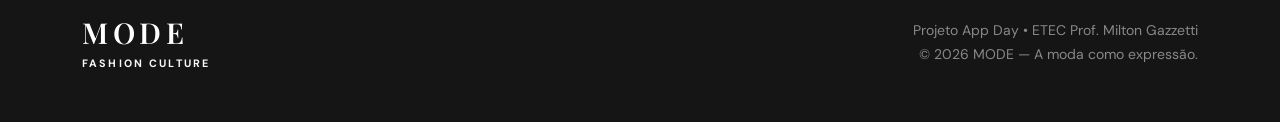
==== commit e744de83: "appday" ====
--- a/index.html
+++ b/index.html
@@ -1,329 +1,153 @@
-<!DOCTYPE html>
+<!doctype html>
 <html lang="pt-br">
 
 <head>
-  <meta charset="utf-8">
-  <meta name="viewport" content="width=device-width, initial-scale=1">
-
-  <title>MODA | App Day</title>
-
-  <link href="css/bootstrap.css" rel="stylesheet">
-
-  <style>
-    body {
-      background-color: #111;
-      color: #f5f5f5;
-      padding-top: 76px;
-    }
-
-    .navbar {
-      background-color: #080808;
-      border-bottom: 2px solid #c8102e;
-    }
-
-    .navbar-brand img {
-      height: 48px;
-    }
-
-    .nav-link {
-      color: white;
-    }
-
-    .nav-link:hover {
-      color: #ed2948;
-    }
-
-    .destaque {
-      background: linear-gradient(120deg, #650014, #16080c 70%);
-    }
-
-    .destaque h1 {
-      font-size: 3.5rem;
-      font-weight: bold;
-    }
-
-    .destaque h1 span {
-      color: #ed2948;
-    }
-
-    .destaque p {
-      color: #ddd;
-      font-size: 1.1rem;
-    }
-
-    .titulo-secao {
-      border-left: 5px solid #ed2948;
-      padding-left: 12px;
-      font-weight: bold;
-    }
-
-    .carousel-item img {
-      width: 100%;
-      height: 480px;
-      object-fit: contain;
-      background-color: #050505;
-    }
-
-    .carousel-caption {
-      background-color: rgba(0, 0, 0, 0.75);
-      border-radius: 8px;
-      padding: 12px;
-    }
-
-    .card {
-      background-color: #1d1d1d;
-      color: white;
-      border: 1px solid #383838;
-      height: 100%;
-    }
-
-    .card h5 {
-      color: #ed2948;
-    }
-
-    .sobre {
-      background-color: #1d1d1d;
-      border-top: 2px solid #c8102e;
-      border-bottom: 2px solid #c8102e;
-    }
-
-    footer {
-      background-color: #080808;
-      color: #aaa;
-    }
-
-    @media (max-width: 768px) {
-      .destaque h1 {
-        font-size: 2.5rem;
-      }
-
-      .carousel-item img {
-        height: 350px;
-      }
-    }
-  </style>
+    <meta charset="utf-8">
+    <meta name="viewport" content="width=device-width, initial-scale=1">
+    <meta name="description" content="MODE — Fashion Culture: história, estilos, ícones e cultura da moda.">
+    <meta name="theme-color" content="#151515">
+    <title>Fashion Culture | MODE — Fashion Culture</title>
+    <link rel="icon" type="image/svg+xml" href="img/mode-mark.svg">
+    <link rel="stylesheet" href="css/bootstrap.min.css">
+    <link rel="stylesheet" href="css/style.css">
 </head>
 
 <body>
+    <nav class="navbar navbar-expand-lg navbar-dark fixed-top">
+        <div class="container"><a class="navbar-brand" href="index.html">MODE<span class="brand-sub">FASHION
+                    CULTURE</span></a><button class="navbar-toggler" type="button" data-bs-toggle="collapse"
+                data-bs-target="#mainNav" aria-controls="mainNav" aria-expanded="false" aria-label="Abrir menu"><span
+                    class="navbar-toggler-icon"></span></button>
+            <div class="collapse navbar-collapse" id="mainNav">
+                <ul class="navbar-nav ms-auto">
+                    <li class="nav-item"><a class="nav-link" href="index.html">Início</a></li>
+                    <li class="nav-item"><a class="nav-link" href="Pages/história.html">História</a></li>
+                    <li class="nav-item"><a class="nav-link" href="Pages/incones.html">Ícones</a></li>
+                    <li class="nav-item"><a class="nav-link" href="Pages/estilos.html">Estilos</a></li>
+                    <li class="nav-item"><a class="nav-link" href="Pages/contemporanea.html">Atualidade</a></li>
+                    <li class="nav-item"><a class="nav-link" href="Pages/terno.html">O terno</a></li>
+                </ul>
+            </div>
+        </div>
+    </nav>
+    <header class="hero">
+        <div class="container">
+            <div class="hero-content">
+                <div class="eyebrow mb-4">Uma revista digital sobre moda e identidade</div>
+                <h1 class="display-title">A moda muda.<br><em>A identidade permanece.</em></h1>
+                <p class="my-4">Mais do que tendências, a moda conta histórias, revela culturas e transforma a maneira
+                    como nos expressamos. Explore o universo que existe por trás de cada escolha.</p><a class="btn-mode"
+                    href="Pages/história.html">Explore a MODE ↗</a>
+            </div>
+        </div>
+    </header>
+    <div class="intro-strip">
+        <div class="container d-flex flex-wrap justify-content-between gap-2"><span>Estilo • Cultura •
+                História</span><span>App Day — ETEC Prof. Milton Gazzetti</span></div>
+    </div>
+    <main>
+        <section class="container content-section">
+            <div class="row align-items-end mb-4">
+                <div class="col-lg-8">
+                    <div class="eyebrow mb-3">O universo MODE</div>
+                    <h2 class="section-title">Muito além do que se veste.</h2>
+                </div>
+                <div class="col-lg-4">
+                    <p class="text-secondary mb-0">Um olhar sobre as pessoas, movimentos e ideias que fizeram — e
+                        continuam fazendo — a história da moda.</p>
+                </div>
+            </div>
+            <div class="row g-4">
+                <div class="col-md-6 col-lg-4">
+                    <article class="editorial-card"><img src="img/história/Anos 1930.jpeg" alt="Moda dos anos 1930">
+                        <div class="card-body">
+                            <div class="eyebrow mb-2">01 / Memória</div>
+                            <h3>Uma história em movimento</h3>
+                            <p>Das transformações do século XX às referências que ainda influenciam o presente.</p><a
+                                class="text-link" href="Pages/história.html">Conheça a história ↗</a>
+                        </div>
+                    </article>
+                </div>
+                <div class="col-md-6 col-lg-4">
+                    <article class="editorial-card"><img src="img/Personalidade/coco channel.jpeg" alt="Coco Chanel">
+                        <div class="card-body">
+                            <div class="eyebrow mb-2">02 / Pessoas</div>
+                            <h3>Ícones que marcaram época</h3>
+                            <p>Criadores e visionários que desafiaram padrões e mudaram a forma de vestir.</p><a
+                                class="text-link" href="Pages/incones.html">Descubra os ícones ↗</a>
+                        </div>
+                    </article>
+                </div>
+                <div class="col-md-6 col-lg-4">
+                    <article class="editorial-card"><img src="img/estilos/streetwear.jpeg" alt="Moda streetwear">
+                        <div class="card-body">
+                            <div class="eyebrow mb-2">03 / Identidade</div>
+                            <h3>Estilos e movimentos</h3>
+                            <p>Minimalismo, streetwear, punk, grunge e outras linguagens visuais.</p><a
+                                class="text-link" href="Pages/estilos.html">Explore os estilos ↗</a>
+                        </div>
+                    </article>
+                </div>
+            </div>
+        </section>
+        <section class="feature-band py-5">
+            <div class="container">
+                <div class="row align-items-center g-5">
+                    <div class="col-lg-6"><img class="feature-image" src="img/contemporaneas/sustentabilidade.jpeg"
+                            alt="Moda sustentável"></div>
+                    <div class="col-lg-6">
+                        <div class="eyebrow mb-3">04 / Agora</div>
+                        <h2 class="section-title mb-3">O futuro também se veste.</h2>
+                        <p class="text-secondary lh-lg">A moda contemporânea dialoga com tecnologia, diversidade,
+                            sustentabilidade e novas formas de produção. Entenda como essas mudanças estão redesenhando
+                            a indústria.</p><a class="btn-mode mt-3" href="Pages/contemporanea.html">Ver a moda atual
+                            ↗</a>
+                    </div>
+                </div>
+            </div>
+        </section>
+        <section class="container content-section">
+            <div class="row align-items-center g-5">
+                <div class="col-lg-7">
+                    <div class="eyebrow mb-3">Edição especial</div>
+                    <h2 class="section-title">O terno: tradição, poder e reinvenção.</h2>
+                    <p class="text-secondary lh-lg mt-3">Uma peça clássica que atravessou gerações, mudou de forma e
+                        continua sendo reinterpretada. Conheça sua trajetória em nosso especial.</p><a
+                        class="btn-mode mt-2" href="Pages/terno.html">Ler especial sobre o terno ↗</a>
+                </div>
+                <div class="col-lg-5"><img class="feature-image" style="height:390px"
+                        src="img/contemporaneas/moda masculina.jpeg" alt="Alfaiataria contemporânea"></div>
+            </div>
+        </section>
+        <section class="container pb-5">
+            <div class="eyebrow mb-3">Dentro da revista</div>
+            <h2 class="section-title mb-4">Uma visão ampla da cultura fashion.</h2>
+            <div class="row g-3">
+                <div class="col-6 col-md-3"><img class="gallery-img" src="img/Galeria/costura e detalhes.jpeg"
+                        alt="Detalhes de costura"></div>
+                <div class="col-6 col-md-3"><img class="gallery-img" src="img/Galeria/desenho de moda.jpeg"
+                        alt="Desenho de moda"></div>
+                <div class="col-6 col-md-3"><img class="gallery-img" src="img/Galeria/bastidores.jpeg"
+                        alt="Bastidores da moda"></div>
+                <div class="col-6 col-md-3"><img class="gallery-img" src="img/Galeria/inspiração.jpeg"
+                        alt="Inspiração de moda"></div>
+            </div>
+        </section>
+    </main>
+    <footer class="footer">
+        <div class="container">
+            <div class="row align-items-center gy-3">
+                <div class="col-md-6">
+                    <div class="brand">MODE</div>
+                    <div class="eyebrow text-light mt-1">Fashion Culture</div>
+                </div>
+                <div class="col-md-6 text-md-end"><small>Projeto App Day • ETEC Prof. Milton
+                        Gazzetti</small><br><small>© <span data-year></span> MODE — A moda como expressão.</small></div>
+            </div>
+        </div>
+    </footer><button class="back-top" aria-label="Voltar ao topo">↑</button>
+    <script src="js/bootstrap.bundle.min.js"></script>
+    <script src="js/script.js"></script>
+</body>
 
-  <!-- MENU PRINCIPAL -->
-  <nav class="navbar navbar-expand-lg fixed-top navbar-dark">
-    <div class="container">
-
-      <a class="navbar-brand" href="#inicio">
-        <img src="img/logo-moda.svg" alt="Logo MODA App Day">
-      </a>
-
-      <button class="navbar-toggler" type="button" data-bs-toggle="collapse"
-        data-bs-target="#menuPrincipal" aria-controls="menuPrincipal"
-        aria-expanded="false" aria-label="Abrir menu">
-        <span class="navbar-toggler-icon"></span>
-      </button>
-
-      <div class="collapse navbar-collapse" id="menuPrincipal">
-        <ul class="navbar-nav ms-auto">
-          <li class="nav-item">
-            <a class="nav-link" href="#inicio">Início</a>
-          </li>
-          <li class="nav-item">
-            <a class="nav-link" href="#influenciadores">Influenciadores</a>
-          </li>
-          <li class="nav-item">
-            <a class="nav-link" href="#estilos">Estilos</a>
-          </li>
-          <li class="nav-item">
-            <a class="nav-link" href="#sobre">Sobre</a>
-          </li>
-        </ul>
-
-        <a href="#influenciadores" class="btn btn-danger ms-lg-3">
-          Explorar
-        </a>
-      </div>
-
-    </div>
-  </nav>
-
-
-  <!-- APRESENTAÇÃO -->
-  <header class="destaque py-5" id="inicio">
-    <div class="container py-4">
-      <div class="row align-items-center">
-
-        <div class="col-lg-7">
-          <p class="text-uppercase small">
-            App Day • ETEC Prof. Milton Gazzetti
-          </p>
-
-          <h1>
-            Moda é mais que roupa.<br>
-            <span>É identidade.</span>
-          </h1>
-
-          <p class="my-4">
-            Conheça diferentes estilos, influenciadores e tendências.
-            Descubra como a moda pode ser uma forma de expressão.
-          </p>
-
-          <a href="#influenciadores" class="btn btn-danger">
-            Conheça os influenciadores
-          </a>
-        </div>
-
-        <div class="col-lg-5 text-center mt-4 mt-lg-0">
-          <img src="img/João.jpeg" class="img-fluid rounded"
-            alt="Influenciador João usando um look de moda">
-        </div>
-
-      </div>
-    </div>
-  </header>
-
-
-  <!-- INFLUENCIADORES -->
-  <main>
-    <section class="container py-5" id="influenciadores">
-
-      <h2 class="titulo-secao mb-4">Influenciadores que inspiram</h2>
-
-      <p class="text-secondary mb-4">
-        Algumas das pessoas que acompanho e que apresentam diferentes
-        maneiras de interpretar a moda.
-      </p>
-
-      <div id="carrosselModa" class="carousel slide" data-bs-ride="carousel">
-
-        <div class="carousel-indicators">
-          <button type="button" data-bs-target="#carrosselModa"
-            data-bs-slide-to="0" class="active" aria-current="true"
-            aria-label="Primeira imagem"></button>
-
-          <button type="button" data-bs-target="#carrosselModa"
-            data-bs-slide-to="1" aria-label="Segunda imagem"></button>
-
-          <button type="button" data-bs-target="#carrosselModa"
-            data-bs-slide-to="2" aria-label="Terceira imagem"></button>
-        </div>
-
-        <div class="carousel-inner rounded">
-
-          <div class="carousel-item active">
-            <img src="img/Moça.jpeg" alt="Influenciadora e seu estilo de moda">
-            <div class="carousel-caption">
-              <h5>eagegeh0</h5>
-              <p>Criadora de conteúdo relacionado à moda.</p>
-            </div>
-          </div>
-
-          <div class="carousel-item">
-            <img src="img/Petry.jpeg" alt="PetryU usando um look urbano">
-            <div class="carousel-caption">
-              <h5>PetryU</h5>
-              <p>Uma das referências da cena de moda atual.</p>
-            </div>
-          </div>
-
-          <div class="carousel-item">
-            <img src="img/João.jpeg" alt="João usando jaqueta e gravata">
-            <div class="carousel-caption">
-              <h5>João</h5>
-              <p>Personalidade e estilo em suas combinações.</p>
-            </div>
-          </div>
-
-        </div>
-
-        <button class="carousel-control-prev" type="button"
-          data-bs-target="#carrosselModa" data-bs-slide="prev">
-          <span class="carousel-control-prev-icon" aria-hidden="true"></span>
-          <span class="visually-hidden">Anterior</span>
-        </button>
-
-        <button class="carousel-control-next" type="button"
-          data-bs-target="#carrosselModa" data-bs-slide="next">
-          <span class="carousel-control-next-icon" aria-hidden="true"></span>
-          <span class="visually-hidden">Próximo</span>
-        </button>
-
-      </div>
-    </section>
-
-
-    <!-- ESTILOS -->
-    <section class="container py-5" id="estilos">
-
-      <h2 class="titulo-secao mb-4">Conheça alguns estilos</h2>
-
-      <div class="row g-4">
-
-        <div class="col-md-4">
-          <div class="card p-3">
-            <div class="card-body">
-              <h5 class="card-title">Streetwear</h5>
-              <p class="card-text">
-                Estilo inspirado na cultura urbana, com roupas confortáveis,
-                tênis e combinações cheias de personalidade.
-              </p>
-            </div>
-          </div>
-        </div>
-
-        <div class="col-md-4">
-          <div class="card p-3">
-            <div class="card-body">
-              <h5 class="card-title">Minimalista</h5>
-              <p class="card-text">
-                Valoriza peças simples, cores neutras e combinações
-                com poucos elementos.
-              </p>
-            </div>
-          </div>
-        </div>
-
-        <div class="col-md-4">
-          <div class="card p-3">
-            <div class="card-body">
-              <h5 class="card-title">Vintage</h5>
-              <p class="card-text">
-                Busca inspiração em roupas e tendências de décadas
-                passadas, trazendo referências antigas para o presente.
-              </p>
-            </div>
-          </div>
-        </div>
-
-      </div>
-    </section>
-
-
-    <!-- SOBRE O PROJETO -->
-    <section class="sobre py-5" id="sobre">
-      <div class="container">
-        <h2 class="titulo-secao mb-3">Sobre o projeto</h2>
-
-        <p class="mb-0">
-          Este site foi desenvolvido para o App Day e tem como tema a moda.
-          O objetivo é apresentar influenciadores, estilos e referências,
-          mostrando que a maneira de se vestir também pode representar
-          personalidade e identidade.
-        </p>
-      </div>
-    </section>
-
-  </main>
-
-
-  <!-- RODAPÉ -->
-  <footer class="py-4">
-    <div class="container text-center">
-      <p class="mb-1">MODA | App Day</p>
-      <small>ETEC Prof. Milton Gazzetti • Presidente Venceslau</small>
-    </div>
-  </footer>
-
-
-  <!-- JavaScript do Bootstrap -->
-  <script src="js/bootstrap.bundle.min.js"></script>
-
-</body>
-</html>
+</html>
--- a/css/style.css
+++ b/css/style.css
@@ -0,0 +1,2 @@
+@import url('https://fonts.googleapis.com/css2?family=DM+Sans:wght@400;500;600;700&family=Playfair+Display:ital,wght@0,500;0,600;0,700;1,500;1,600&display=swap');
+:root{--ink:#151515;--paper:#f3f1ec;--muted:#777;--line:#d9d6cf;--white:#fff}*{box-sizing:border-box}html{scroll-behavior:smooth}body{margin:0;padding-top:78px;background:var(--paper);color:var(--ink);font-family:'DM Sans',Arial,sans-serif}a{color:inherit}.navbar{background:#151515;min-height:78px;border-bottom:1px solid #444}.navbar-brand{font:500 1.7rem 'Playfair Display',serif;letter-spacing:.2em;color:#fff!important;line-height:.9}.brand-sub{display:block;font:500 .47rem 'DM Sans',sans-serif;letter-spacing:.42em;text-align:center;margin-top:8px;color:#bbb}.nav-link{color:#ddd!important;text-transform:uppercase;font-size:.7rem;letter-spacing:.14em;margin-left:.8rem}.nav-link:hover,.nav-link.active{color:#fff!important;text-decoration:underline;text-underline-offset:7px}.navbar-toggler{border-color:#777}.eyebrow{text-transform:uppercase;letter-spacing:.2em;font-size:.67rem;color:var(--muted);font-weight:700}.display-title{font:600 clamp(3rem,7vw,6.4rem)/.98 'Playfair Display',serif;letter-spacing:-.045em}.section-title{font:600 clamp(2rem,4vw,3.4rem)/1.06 'Playfair Display',serif;letter-spacing:-.025em}.hero{background:#111;color:#fff;min-height:590px;display:flex;align-items:center;position:relative;overflow:hidden}.hero:after{content:'';position:absolute;inset:0;background:linear-gradient(90deg,rgba(0,0,0,.82) 0%,rgba(0,0,0,.48) 48%,rgba(0,0,0,.12) 100%),url('../img/Home/Imagen Principal.jpeg');background-size:cover;background-position:center 24%;background-repeat:no-repeat;opacity:.95}.hero-content{position:relative;z-index:1;padding:6rem 0;max-width:800px}.hero .eyebrow{color:#ccc}.hero p{color:#e2e2e2;max-width:550px;font-size:1rem;line-height:1.85}.btn-mode{display:inline-block;background:#111;color:#fff;border:1px solid #111;border-radius:0;padding:.9rem 1.35rem;text-transform:uppercase;font-size:.68rem;letter-spacing:.14em;text-decoration:none;transition:.2s}.btn-mode:hover{background:transparent;color:#111}.hero .btn-mode{background:#fff;color:#111;border-color:#fff}.hero .btn-mode:hover{background:transparent;color:#fff}.intro-strip{border-bottom:1px solid var(--line);padding:1.2rem 0;text-transform:uppercase;letter-spacing:.15em;font-size:.65rem;color:#666}.content-section{padding:5rem 0}.editorial-card{height:100%;background:#fff;transition:transform .25s}.editorial-card:hover{transform:translateY(-5px)}.editorial-card img{width:100%;height:300px;object-fit:cover;object-position:center;display:block}.editorial-card .card-body{padding:1.4rem}.editorial-card h3,.person-card h3,.style-card h3{font:600 1.55rem 'Playfair Display',serif}.editorial-card p,.person-card p,.style-card p{color:#666;line-height:1.75}.text-link{font-size:.68rem;letter-spacing:.13em;text-transform:uppercase;text-decoration:none;border-bottom:1px solid #111;padding-bottom:5px}.feature-band{background:#e7e4dd}.feature-image{width:100%;height:450px;object-fit:cover;object-position:center}.page-hero{background:#151515;color:#fff;padding:5.2rem 0 4.3rem}.page-hero .eyebrow{color:#bbb}.page-hero p{color:#ccc;max-width:680px;line-height:1.85}.timeline-item{border-top:1px solid var(--line);padding:1.5rem 0}.timeline-item .year,.number{font:600 2.3rem 'Playfair Display',serif;color:#999}.timeline-img{width:100%;height:280px;object-fit:cover;object-position:center}.person-card,.style-card{height:100%;background:#fff}.person-card img,.style-card img{width:100%;height:340px;object-fit:cover;object-position:center top}.person-card .card-body,.style-card .card-body{padding:1.35rem}.quote{font:500 clamp(1.6rem,3vw,2.5rem)/1.35 'Playfair Display',serif;border-left:2px solid #111;padding-left:1.4rem}.gallery-img{width:100%;height:250px;object-fit:cover}.footer{background:#151515;color:#bbb;padding:3.2rem 0}.footer .brand{font:600 1.8rem 'Playfair Display',serif;letter-spacing:.16em;color:#fff}.footer a{color:#ddd;text-decoration:none}.footer a:hover{text-decoration:underline}.footer small{color:#888}.suit-hero{background:#171717;color:#fff}.suit-hero img{width:100%;height:430px;object-fit:cover}.article-copy{max-width:780px;margin:auto}.article-copy p{font-size:1.02rem;line-height:1.95;color:#555}.back-top{position:fixed;right:20px;bottom:20px;z-index:10;background:#151515;color:white;border:0;width:42px;height:42px;display:none}.back-top.show{display:block}@media(max-width:767px){body{padding-top:70px}.hero{min-height:560px}.hero-content{padding:4rem 1rem}.hero:after{background-position:58% center}.editorial-card img{height:250px}.feature-image{height:320px}.page-hero{padding:4rem 0 3rem}.nav-link{margin-left:0;padding:.7rem 0}.person-card img,.style-card img{height:300px}.suit-hero img{height:300px}}
